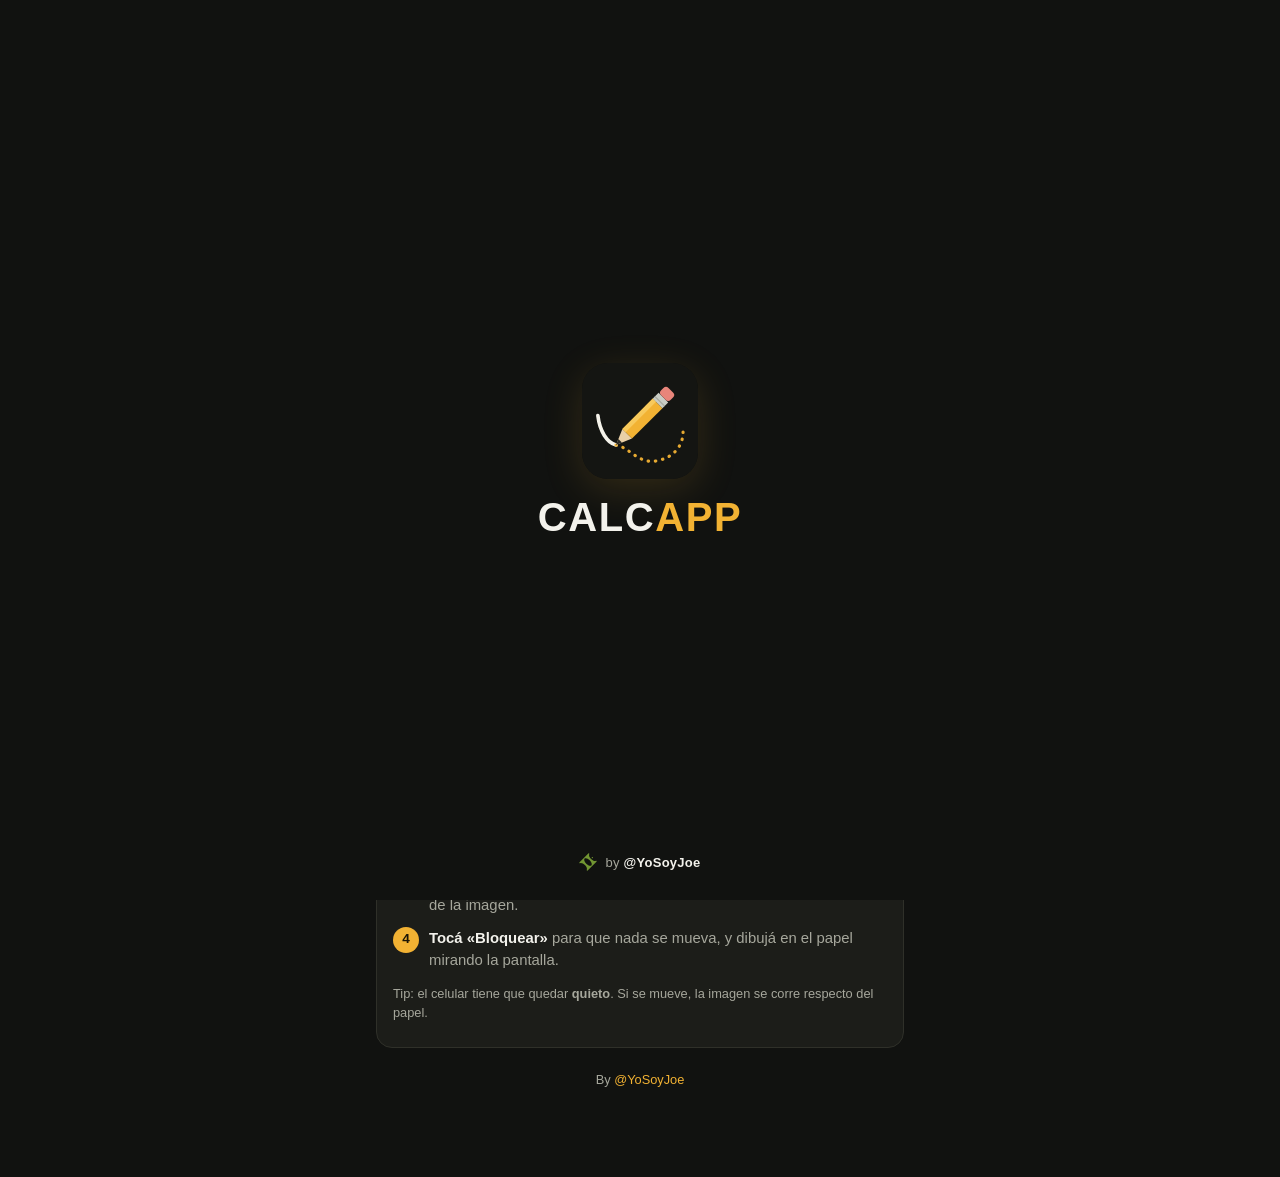
==== index.html @ 048e14cf "Add files via upload" ====
<!DOCTYPE html>
<html lang="es">
<head>
  <meta charset="UTF-8">
  <meta name="viewport" content="width=device-width, initial-scale=1.0, maximum-scale=1.0, user-scalable=no, viewport-fit=cover">
  <title>Calcapp — Calcá cualquier imagen con la cámara</title>
  <meta name="description" content="Calcá cualquier imagen sobre papel usando la cámara de tu celular. Gratis, sin registro y sin instalar nada.">
  <meta name="theme-color" content="#111210">
  <meta name="apple-mobile-web-app-capable" content="yes">
  <meta name="mobile-web-app-capable" content="yes">
  <meta name="apple-mobile-web-app-status-bar-style" content="black-translucent">
  <meta name="apple-mobile-web-app-title" content="Calcapp">
  <meta property="og:title" content="Calcapp — Calcá cualquier imagen con la cámara">
  <meta property="og:description" content="Cargá una imagen, bajale la opacidad y dibujala sobre papel mirando la cámara de tu celular.">
  <meta property="og:image" content="/icons/icon-512.png">
  <link rel="icon" type="image/svg+xml" href="/icons/icon.svg">
  <link rel="apple-touch-icon" href="/icons/apple-touch-icon.png">
  <link rel="manifest" href="/manifest.webmanifest">
  <link rel="stylesheet" href="/styles.css">
</head>
<body>

<!-- ===== Pantalla de carga ===== -->
<div id="splash" aria-hidden="true">
  <img class="splash-icon" src="/icons/icon.svg" alt="">
  <div class="wordmark splash-wordmark">CALC<span>APP</span></div>
  <div class="splash-by">
    <svg viewBox="0 0 1111.08 1111.08" class="yosoyjoe-mark" aria-hidden="true"><path d="M745.86,365.22c-103.19-103.19-150.06-227.68-115.82-295.39,7.24-14.32,6.31-30.16-3.46-39.93l-1.74-1.74c-12.69-12.69-35.15-10.8-50.18,4.22L32.39,574.66c-15.02,15.02-16.91,37.49-4.22,50.18l1.74,1.74c9.77,9.77,25.61,10.7,39.93,3.46,67.71-34.24,192.2,12.63,295.39,115.82,103.19,103.19,150.06,227.68,115.82,295.39-7.24,14.32-6.31,30.16,3.46,39.93l1.74,1.74c12.69,12.69,35.15,10.8,50.18-4.22l542.27-542.27c15.02-15.02,16.91-37.49,4.22-50.18l-1.74-1.74c-9.77-9.77-25.61-10.7-39.93-3.46-67.71,34.24-192.2-12.63-295.39-115.82ZM764.1,764.1c-59.66,59.66-201.39,14.64-316.58-100.54-115.18-115.18-160.2-256.92-100.54-316.58,59.66-59.66,201.39-14.64,316.58,100.54,115.18,115.18,160.2,256.92,100.54,316.58Z"/><ellipse cx="823.01" cy="288.06" rx="43.65" ry="36.87" transform="translate(37.36 666.33) rotate(-45)"/></svg>
    <span>by <strong>@YoSoyJoe</strong></span>
  </div>
</div>

<!-- ===== Inicio ===== -->
<main id="home" class="screen">
  <header class="topbar">
    <button class="icon-btn" id="btn-install" aria-label="Instalar en tu celular" title="Instalar en tu celular">
      <svg viewBox="0 0 24 24"><path d="M21 15v4a2 2 0 0 1-2 2H5a2 2 0 0 1-2-2v-4"/><polyline points="7 10 12 15 17 10"/><line x1="12" y1="15" x2="12" y2="3"/></svg>
    </button>
    <a class="wordmark" href="#/" aria-label="Calcapp, inicio">CALC<span>APP</span></a>
    <button class="icon-btn" id="btn-help-top" aria-label="Cómo se usa" title="Cómo se usa">
      <svg viewBox="0 0 24 24"><circle cx="12" cy="12" r="10"/><path d="M9.09 9a3 3 0 0 1 5.83 1c0 2-3 3-3 3"/><line x1="12" y1="17" x2="12.01" y2="17"/></svg>
    </button>
  </header>

  <section class="hero">
    <img class="hero-icon" src="/icons/icon.svg" alt="" width="96" height="96">
    <h1>¡Bienvenido/a a <span class="accent">Calcapp</span>!</h1>
    <p class="lead">Calcá cualquier imagen sobre papel usando la cámara de tu celular: cargá una foto, bajale la opacidad y dibujá siguiendo las líneas que ves en la pantalla.</p>
  </section>

  <section class="features">
    <div class="feature">Cargá una imagen de tu galería o sacale una foto a lo que quieras dibujar.</div>
    <div class="feature">Ajustá opacidad, tamaño, posición y rotación con los dedos, y bloqueala para que no se mueva.</div>
    <div class="feature"><strong>Modo boceto:</strong> convierte la foto en líneas para que sea mucho más fácil de calcar.</div>
  </section>

  <section class="cta">
    <button class="btn btn-primary" id="btn-pick">
      <svg viewBox="0 0 24 24"><rect x="3" y="3" width="18" height="18" rx="2"/><circle cx="9" cy="9" r="2"/><path d="m21 15-5-5L5 21"/></svg>
      Elegir imagen
    </button>
    <button class="btn btn-ghost" id="btn-resume" hidden>Seguir con la última imagen</button>
    <button class="btn btn-ghost" id="btn-sample">Probar con un dibujo de ejemplo</button>
  </section>

  <section class="howto" id="howto">
    <h2>¿Cómo se usa?</h2>
    <ol class="steps">
      <li><strong>Apoyá el celular</strong> sobre un vaso, una pila de libros o un trípode, a unos 20–30 cm del papel, con la cámara mirando hacia abajo.</li>
      <li><strong>Cargá tu imagen</strong> y acomodala con los dedos: arrastrá para moverla, pellizcá para agrandarla y girá con dos dedos.</li>
      <li><strong>Bajale la opacidad</strong> hasta que veas bien el papel y tu lápiz a través de la imagen.</li>
      <li><strong>Tocá «Bloquear»</strong> para que nada se mueva, y dibujá en el papel mirando la pantalla.</li>
    </ol>
    <p class="hint">Tip: el celular tiene que quedar <strong>quieto</strong>. Si se mueve, la imagen se corre respecto del papel.</p>
  </section>

  <footer class="hint by">By <a href="https://yosoyjoe.vercel.app/" target="_blank" rel="noopener noreferrer">@YoSoyJoe</a></footer>

  <nav class="bottom-nav" aria-label="Navegación">
    <div class="bottom-nav-inner">
      <button class="active" data-nav="home">
        <svg viewBox="0 0 24 24"><path d="M3 10.5 12 3l9 7.5V20a1 1 0 0 1-1 1h-5v-6H9v6H4a1 1 0 0 1-1-1z"/></svg>Inicio
      </button>
      <button data-nav="pick">
        <svg viewBox="0 0 24 24"><rect x="3" y="3" width="18" height="18" rx="2"/><circle cx="9" cy="9" r="2"/><path d="m21 15-5-5L5 21"/></svg>Imagen
      </button>
      <button data-nav="trace">
        <svg viewBox="0 0 24 24"><path d="M17 3a2.85 2.83 0 1 1 4 4L7.5 20.5 2 22l1.5-5.5Z"/></svg>Calcar
      </button>
      <button data-nav="help">
        <svg viewBox="0 0 24 24"><circle cx="12" cy="12" r="10"/><path d="M9.09 9a3 3 0 0 1 5.83 1c0 2-3 3-3 3"/><line x1="12" y1="17" x2="12.01" y2="17"/></svg>Ayuda
      </button>
    </div>
  </nav>
</main>

<!-- ===== Calcar ===== -->
<section id="trace" class="screen" hidden>
  <video id="cam" playsinline muted autoplay></video>
  <div id="paper" hidden></div>
  <div id="stage">
    <canvas id="overlay"></canvas>
  </div>
  <div id="grid" hidden></div>

  <div id="cam-error" class="cam-error" hidden>
    <svg viewBox="0 0 24 24" class="big-icon"><path d="M14.5 4h-5L7 7H4a2 2 0 0 0-2 2v9a2 2 0 0 0 2 2h16a2 2 0 0 0 2-2V9a2 2 0 0 0-2-2h-3l-2.5-3z"/><circle cx="12" cy="13" r="3"/><line x1="2" y1="2" x2="22" y2="22"/></svg>
    <h3>No pudimos abrir la cámara</h3>
    <p id="cam-error-msg">Revisá que le hayas dado permiso al navegador para usar la cámara.</p>
    <div class="row">
      <button class="btn btn-primary" id="btn-cam-retry">Reintentar</button>
      <button class="btn btn-ghost" id="btn-cam-paper">Usar sin cámara</button>
    </div>
  </div>

  <div class="trace-top ui">
    <button class="icon-btn glass" id="btn-back" aria-label="Volver al inicio">
      <svg viewBox="0 0 24 24"><line x1="19" y1="12" x2="5" y2="12"/><polyline points="12 19 5 12 12 5"/></svg>
    </button>
    <span class="wordmark small">CALC<span>APP</span></span>
    <div class="top-right">
      <button class="icon-btn glass" id="btn-torch" aria-label="Linterna" title="Linterna" hidden>
        <svg viewBox="0 0 24 24"><path d="M18 6c0 2-2 2-2 4v10a2 2 0 0 1-2 2h-4a2 2 0 0 1-2-2V10c0-2-2-2-2-4V2h12z"/><line x1="6" y1="6" x2="18" y2="6"/><line x1="12" y1="12" x2="12" y2="12"/></svg>
      </button>
    </div>
  </div>

  <div id="toast" class="toast" role="status" aria-live="polite"></div>
  <div id="busy" class="busy" hidden><span class="spinner"></span>Generando boceto…</div>

  <div class="trace-bottom ui">
    <div class="opacity-row glass">
      <svg viewBox="0 0 24 24" class="op-icon"><circle cx="12" cy="12" r="9" stroke-dasharray="2 3"/></svg>
      <input type="range" id="opacity" min="0" max="100" value="50" aria-label="Opacidad de la imagen">
      <output id="opacity-val">50%</output>
    </div>
    <nav class="bottom-nav dock" aria-label="Herramientas">
      <div class="bottom-nav-inner">
        <button id="tool-image">
          <svg viewBox="0 0 24 24"><rect x="3" y="3" width="18" height="18" rx="2"/><circle cx="9" cy="9" r="2"/><path d="m21 15-5-5L5 21"/></svg>Imagen
        </button>
        <button id="tool-sketch" aria-pressed="false">
          <svg viewBox="0 0 24 24"><path d="M17 3a2.85 2.83 0 1 1 4 4L7.5 20.5 2 22l1.5-5.5Z"/></svg>Boceto
        </button>
        <button id="tool-more">
          <svg viewBox="0 0 24 24"><path d="M4 21v-7M4 10V3M12 21v-9M12 8V3M20 21v-5M20 12V3M1 14h6M9 8h6M17 16h6"/></svg>Ajustes
        </button>
        <button id="tool-lock">
          <svg viewBox="0 0 24 24"><rect x="3" y="11" width="18" height="11" rx="2"/><path d="M7 11V7a5 5 0 0 1 10 0v4"/></svg>Bloquear
        </button>
      </div>
    </nav>
  </div>

  <!-- Indicador de bloqueo -->
  <button id="unlock" class="unlock" hidden aria-label="Mantené apretado para desbloquear">
    <svg class="ring" viewBox="0 0 48 48"><circle cx="24" cy="24" r="21"/></svg>
    <svg viewBox="0 0 24 24" class="lock-ico"><rect x="3" y="11" width="18" height="11" rx="2"/><path d="M7 11V7a5 5 0 0 1 10 0v4"/></svg>
    <span>Mantené para desbloquear</span>
  </button>

  <!-- Hoja de ajustes -->
  <div id="sheet" class="sheet" hidden>
    <div class="sheet-card">
      <div class="sheet-head">
        <h3>Ajustes</h3>
        <button class="icon-btn" id="sheet-close" aria-label="Cerrar"><svg viewBox="0 0 24 24"><path d="M18 6 6 18M6 6l12 12"/></svg></button>
      </div>

      <div class="sheet-grid">
        <button class="chip" id="opt-flip" aria-pressed="false">
          <svg viewBox="0 0 24 24"><path d="M8 3H5a2 2 0 0 0-2 2v14c0 1.1.9 2 2 2h3M16 3h3a2 2 0 0 1 2 2v14a2 2 0 0 1-2 2h-3M12 20v2M12 14v2M12 8v2M12 2v2"/></svg>Espejar
        </button>
        <button class="chip" id="opt-grid" aria-pressed="false">
          <svg viewBox="0 0 24 24"><rect x="3" y="3" width="18" height="18" rx="2"/><path d="M3 9h18M3 15h18M9 3v18M15 3v18"/></svg>Grilla
        </button>
        <button class="chip" id="opt-center">
          <svg viewBox="0 0 24 24"><path d="M8 3H5a2 2 0 0 0-2 2v3m18 0V5a2 2 0 0 0-2-2h-3m0 18h3a2 2 0 0 0 2-2v-3M3 16v3a2 2 0 0 0 2 2h3"/></svg>Centrar
        </button>
        <button class="chip" id="opt-rotate" aria-pressed="true">
          <svg viewBox="0 0 24 24"><path d="M21 12a9 9 0 1 1-3-6.7L21 8"/><path d="M21 3v5h-5"/></svg>Rotar
        </button>
        <button class="chip" id="opt-paper" aria-pressed="false">
          <svg viewBox="0 0 24 24"><path d="M14.5 4h-5L7 7H4a2 2 0 0 0-2 2v9a2 2 0 0 0 2 2h16a2 2 0 0 0 2-2V9a2 2 0 0 0-2-2h-3l-2.5-3z"/><circle cx="12" cy="13" r="3"/><line x1="2" y1="2" x2="22" y2="22"/></svg>Sin cámara
        </button>
        <button class="chip" id="opt-switch" hidden>
          <svg viewBox="0 0 24 24"><path d="M14.5 4h-5L7 7H4a2 2 0 0 0-2 2v9a2 2 0 0 0 2 2h16a2 2 0 0 0 2-2V9a2 2 0 0 0-2-2h-3l-2.5-3z"/><path d="M9 13h6M13 11l2 2-2 2"/></svg>Cambiar cámara
        </button>
      </div>

      <div class="sheet-section" id="sketch-settings">
        <div class="sheet-label">Boceto <span class="muted">(se activa con el botón «Boceto»)</span></div>
        <label class="slider-row">Intensidad de línea
          <input type="range" id="sketch-strength" min="0" max="100" value="45">
        </label>
        <label class="slider-row">Detalle
          <input type="range" id="sketch-detail" min="0" max="100" value="50">
        </label>
        <div class="swatches" role="radiogroup" aria-label="Color de la línea">
          <span class="muted">Color:</span>
          <button class="swatch" data-color="#111111" style="--c:#111111" aria-label="Negro" aria-checked="true" role="radio"></button>
          <button class="swatch" data-color="#d62828" style="--c:#d62828" aria-label="Rojo" aria-checked="false" role="radio"></button>
          <button class="swatch" data-color="#1d4ed8" style="--c:#1d4ed8" aria-label="Azul" aria-checked="false" role="radio"></button>
          <button class="swatch" data-color="#ffffff" style="--c:#ffffff" aria-label="Blanco" aria-checked="false" role="radio"></button>
        </div>
        <p class="hint">Tip: usá rojo o azul para distinguir la guía de lo que vas dibujando con el lápiz.</p>
      </div>
    </div>
  </div>
</section>

<input type="file" id="file" accept="image/*" hidden>
<div id="modal-root"></div>

<script src="/app.js"></script>
</body>
</html>
---- styles.css ----
/* =========================================================
   Calcapp — by @YoSoyJoe
   ========================================================= */
:root {
  --bg: #111210;
  --bg-alt: #161714;
  --surface: #1c1d19;
  --surface-2: #25261f;
  --border: #2f3029;
  --text: #f3f2ec;
  --text-muted: #a6a79c;
  --accent: #f2b233;
  --accent-soft: #e09a1c;
  --accent-2: #e8857a;
  --accent-ink: #1a1405;
  --brand-joe: #729632;
  --radius: 16px;
  --nav-h: 64px;
  --safe-top: env(safe-area-inset-top, 0px);
  --safe-bottom: env(safe-area-inset-bottom, 0px);
  --font: Inter, -apple-system, BlinkMacSystemFont, "Segoe UI", Roboto, Helvetica, Arial, sans-serif;
  --font-display: "Avenir Next Condensed", "Roboto Condensed", "Arial Narrow", sans-serif-condensed, var(--font);
}

* { box-sizing: border-box; }
[hidden] { display: none !important; }

html, body { margin: 0; padding: 0; }
body {
  background: var(--bg);
  color: var(--text);
  font-family: var(--font);
  font-size: 16px;
  line-height: 1.5;
  -webkit-font-smoothing: antialiased;
  -webkit-tap-highlight-color: transparent;
  -webkit-text-size-adjust: 100%;
  overscroll-behavior: none;
}

a { color: var(--accent); text-decoration: none; }
button { font: inherit; color: inherit; cursor: pointer; touch-action: manipulation; }

svg { width: 20px; height: 20px; fill: none; stroke: currentColor; stroke-width: 2; stroke-linecap: round; stroke-linejoin: round; flex-shrink: 0; }

.accent { color: var(--accent); }
.muted { color: var(--text-muted); font-weight: 400; }
.hint { color: var(--text-muted); font-size: .8rem; }

/* ---------- Wordmark ---------- */
.wordmark {
  font-family: var(--font-display);
  font-weight: 800;
  font-size: 24px;
  letter-spacing: .04em;
  color: var(--text);
  line-height: 1;
  user-select: none;
}
.wordmark span { color: var(--accent); }
.wordmark.small { font-size: 18px; }

/* ---------- Splash ---------- */
#splash {
  position: fixed; inset: 0; z-index: 1000;
  display: flex; flex-direction: column; align-items: center; justify-content: center; gap: 18px;
  background: var(--bg);
  transition: opacity .45s ease, visibility .45s;
}
#splash.hide { opacity: 0; visibility: hidden; pointer-events: none; }
.splash-icon { width: 116px; height: 116px; border-radius: 26px; animation: pop .7s cubic-bezier(.2,1.4,.4,1) both; box-shadow: 0 10px 40px rgba(242,178,51,.15); }
.splash-wordmark { font-size: 40px; animation: rise .6s .15s ease both; }
.splash-by {
  position: absolute; bottom: calc(28px + var(--safe-bottom));
  display: flex; align-items: center; gap: 8px;
  color: var(--text-muted); font-size: 13px; letter-spacing: .02em;
  animation: rise .6s .35s ease both;
}
.splash-by strong { color: var(--text); font-weight: 600; }
.yosoyjoe-mark { width: 18px; height: 18px; fill: var(--brand-joe); stroke: none; }

@keyframes pop { from { transform: scale(.6) rotate(-8deg); opacity: 0; } to { transform: none; opacity: 1; } }
@keyframes rise { from { transform: translateY(10px); opacity: 0; } to { transform: none; opacity: 1; } }

/* ---------- Home ---------- */
#home {
  max-width: 560px; margin: 0 auto;
  min-height: 100dvh;
  padding: 0 16px calc(var(--nav-h) + var(--safe-bottom) + 24px);
}
.topbar {
  position: sticky; top: 0; z-index: 10;
  display: grid; grid-template-columns: 40px 1fr 40px; align-items: center;
  padding: calc(10px + var(--safe-top)) 0 10px;
  background: linear-gradient(var(--bg) 70%, rgba(17,18,16,0));
}
.topbar .wordmark { justify-self: center; }

.icon-btn {
  width: 40px; height: 40px; border-radius: 50%;
  display: inline-flex; align-items: center; justify-content: center;
  background: var(--surface); border: 1px solid var(--border); color: var(--text);
  padding: 0;
}
.icon-btn:active { transform: scale(.94); }
.icon-btn.on { color: var(--accent-ink); background: var(--accent); border-color: var(--accent); }

.hero { text-align: center; padding: 18px 4px 6px; }
.hero-icon { border-radius: 22px; margin-bottom: 10px; }
.hero h1 { font-size: 1.6rem; line-height: 1.2; margin: 0 0 10px; }
.lead { color: var(--text-muted); margin: 0 auto; max-width: 440px; }

.features { display: grid; gap: 10px; margin: 22px 0; }
.feature {
  background: var(--surface);
  border: 1px solid var(--border);
  border-left: 3px solid var(--accent);
  border-radius: 12px;
  padding: 12px 14px;
  font-size: .93rem;
}

.cta { display: grid; gap: 10px; margin: 8px 0 28px; }
.btn {
  display: inline-flex; align-items: center; justify-content: center; gap: 10px;
  border-radius: 999px; padding: 14px 22px;
  font-weight: 700; font-size: 1rem;
  border: 1px solid transparent;
}
.btn:active { transform: scale(.98); }
.btn-primary { background: linear-gradient(135deg, #f6c14d, var(--accent-soft)); color: var(--accent-ink); }
.btn-ghost { background: transparent; color: var(--text); border-color: var(--border); }
.btn-ghost:active { background: var(--surface); }

.howto {
  background: var(--surface); border: 1px solid var(--border); border-radius: var(--radius);
  padding: 16px 16px 12px;
}
.howto h2 { font-size: 1.1rem; margin: 0 0 10px; }
.steps { list-style: none; padding: 0; margin: 0 0 8px; counter-reset: s; display: grid; gap: 10px; }
.steps li { counter-increment: s; position: relative; padding-left: 36px; font-size: .93rem; color: var(--text-muted); }
.steps li strong { color: var(--text); }
.steps li::before {
  content: counter(s);
  position: absolute; left: 0; top: 0;
  width: 26px; height: 26px; border-radius: 50%;
  display: flex; align-items: center; justify-content: center;
  background: var(--accent); color: var(--accent-ink); font-weight: 800; font-size: .85rem;
}

.by { text-align: center; margin: 22px 0 0; }

/* ---------- Bottom nav ---------- */
.bottom-nav {
  position: fixed; left: 0; right: 0; bottom: 0; z-index: 20;
  background: rgba(17,18,16,.92);
  -webkit-backdrop-filter: blur(12px); backdrop-filter: blur(12px);
  border-top: 1px solid var(--border);
  padding-bottom: var(--safe-bottom);
}
.bottom-nav-inner { max-width: 560px; margin: 0 auto; display: flex; justify-content: space-around; height: var(--nav-h); }
.bottom-nav button {
  flex: 1; background: none; border: 0;
  display: flex; flex-direction: column; align-items: center; justify-content: center; gap: 4px;
  font-size: 11px; font-weight: 600; color: var(--text-muted);
}
.bottom-nav button svg { width: 22px; height: 22px; }
.bottom-nav button.active,
.bottom-nav button[aria-pressed="true"] { color: var(--accent); }

/* ---------- Trace screen ---------- */
body.tracing { overflow: hidden; background: #000; }
#trace {
  position: fixed; inset: 0;
  background: #000;
  overflow: hidden;   /* fallback */
  overflow: clip;     /* recorta sin crear un área desplazable */
  touch-action: none;
  user-select: none; -webkit-user-select: none; -webkit-touch-callout: none;
}
#cam { position: absolute; inset: 0; width: 100%; height: 100%; object-fit: cover; background: #000; }
#cam.mirror { transform: scaleX(-1); }
#paper { position: absolute; inset: 0; background: #fff; }
/* contain: paint recorta la imagen agrandada sin que el contenedor pueda scrollear */
#stage { position: absolute; inset: 0; contain: paint; }
#overlay {
  position: absolute; left: 50%; top: 50%;
  transform-origin: 50% 50%;
  will-change: transform, opacity;
  pointer-events: none;
}
#grid {
  position: absolute; inset: 0; pointer-events: none;
  background-image:
    linear-gradient(to right, rgba(242,178,51,.55) 1px, transparent 1px),
    linear-gradient(to bottom, rgba(242,178,51,.55) 1px, transparent 1px);
  background-size: 60px 60px;
  background-position: center center;
}

.glass {
  background: rgba(20,20,18,.62);
  -webkit-backdrop-filter: blur(12px); backdrop-filter: blur(12px);
  border: 1px solid rgba(255,255,255,.12);
}
.ui { transition: opacity .3s ease, transform .3s ease; }
body.locked .ui { opacity: 0; pointer-events: none; }
body.locked .trace-bottom { transform: translateY(20px); }

.trace-top {
  position: absolute; top: 0; left: 0; right: 0; z-index: 5;
  display: grid; grid-template-columns: 1fr auto 1fr; align-items: center;
  padding: calc(10px + var(--safe-top)) 12px 18px;
  background: linear-gradient(rgba(0,0,0,.5), rgba(0,0,0,0));
  pointer-events: none;
}
.trace-top > * { pointer-events: auto; }
.trace-top .wordmark { text-shadow: 0 1px 6px rgba(0,0,0,.5); }
.top-right { justify-self: end; display: flex; gap: 8px; }
.icon-btn.glass { background: rgba(20,20,18,.62); color: #fff; }
.icon-btn.glass.on { background: var(--accent); color: var(--accent-ink); }

.trace-bottom { position: absolute; left: 0; right: 0; bottom: 0; z-index: 5; }
.opacity-row {
  display: flex; align-items: center; gap: 12px;
  margin: 0 auto 10px; width: calc(100% - 24px); max-width: 520px;
  padding: 10px 16px; border-radius: 999px; color: #fff;
}
.opacity-row output { min-width: 42px; text-align: right; font-variant-numeric: tabular-nums; font-weight: 700; font-size: .9rem; }
.op-icon { opacity: .9; }
.dock { position: static; background: rgba(17,18,16,.88); }

/* range */
input[type=range] {
  -webkit-appearance: none; appearance: none;
  width: 100%; height: 28px; background: transparent; margin: 0;
  --p: 50%;
}
input[type=range]::-webkit-slider-runnable-track {
  height: 6px; border-radius: 99px;
  background: linear-gradient(to right, var(--accent) var(--p), rgba(255,255,255,.22) var(--p));
}
input[type=range]::-webkit-slider-thumb {
  -webkit-appearance: none; appearance: none;
  width: 24px; height: 24px; border-radius: 50%; margin-top: -9px;
  background: #fff; border: 3px solid var(--accent); box-shadow: 0 2px 8px rgba(0,0,0,.35);
}
input[type=range]::-moz-range-track { height: 6px; border-radius: 99px; background: rgba(255,255,255,.22); }
input[type=range]::-moz-range-progress { height: 6px; border-radius: 99px; background: var(--accent); }
input[type=range]::-moz-range-thumb { width: 18px; height: 18px; border-radius: 50%; background: #fff; border: 3px solid var(--accent); }

/* toast + busy */
.toast {
  position: absolute; left: 50%; top: calc(72px + var(--safe-top)); z-index: 8;
  transform: translate(-50%, -8px);
  max-width: calc(100% - 32px); width: max-content;
  padding: 10px 16px; border-radius: 14px;
  background: rgba(20,20,18,.86); color: #fff; font-size: .88rem; text-align: center;
  border: 1px solid rgba(255,255,255,.12);
  opacity: 0; pointer-events: none; transition: opacity .25s, transform .25s;
}
.toast.show { opacity: 1; transform: translate(-50%, 0); }
.busy {
  position: absolute; left: 50%; top: 50%; z-index: 8; transform: translate(-50%,-50%);
  display: flex; align-items: center; gap: 10px;
  padding: 12px 18px; border-radius: 999px; background: rgba(20,20,18,.86); color: #fff; font-size: .9rem;
}
.spinner { width: 18px; height: 18px; border-radius: 50%; border: 2.5px solid rgba(255,255,255,.25); border-top-color: var(--accent); animation: spin .8s linear infinite; }
@keyframes spin { to { transform: rotate(360deg); } }

/* camera error */
.cam-error {
  position: absolute; left: 50%; top: 50%; z-index: 6; transform: translate(-50%,-50%);
  width: calc(100% - 32px); max-width: 380px;
  background: var(--surface); border: 1px solid var(--border); border-radius: 18px;
  padding: 22px; text-align: center;
}
.cam-error h3 { margin: 8px 0 6px; }
.cam-error p { color: var(--text-muted); font-size: .9rem; margin: 0 0 16px; }
.cam-error .row { display: grid; gap: 8px; }
.big-icon { width: 40px; height: 40px; color: var(--accent); }

/* unlock pill */
.unlock {
  position: absolute; left: 50%; bottom: calc(22px + var(--safe-bottom)); z-index: 7;
  transform: translateX(-50%);
  display: flex; align-items: center; gap: 10px;
  padding: 8px 16px 8px 8px; border-radius: 999px;
  background: rgba(20,20,18,.7); color: #fff; border: 1px solid rgba(255,255,255,.14);
  -webkit-backdrop-filter: blur(10px); backdrop-filter: blur(10px);
  font-size: .82rem; font-weight: 600;
  transition: opacity .4s;
  touch-action: none;
}
.unlock.dim { opacity: .35; }
.unlock .ring { position: absolute; left: 8px; width: 40px; height: 40px; transform: rotate(-90deg); }
.unlock .ring circle { stroke: var(--accent); stroke-width: 3; stroke-dasharray: 132; stroke-dashoffset: 132; transition: stroke-dashoffset .15s linear; }
.unlock.holding .ring circle { stroke-dashoffset: 0; transition: stroke-dashoffset .7s linear; }
.unlock .lock-ico { width: 40px; height: 40px; padding: 10px; border-radius: 50%; background: rgba(255,255,255,.08); }

/* sheet */
.sheet {
  position: absolute; inset: 0; z-index: 9;
  background: rgba(0,0,0,.35);
  display: flex; align-items: flex-end; justify-content: center;
}
.sheet-card {
  width: 100%; max-width: 560px;
  background: var(--surface); border: 1px solid var(--border); border-bottom: 0;
  border-radius: 22px 22px 0 0;
  padding: 14px 16px calc(18px + var(--safe-bottom));
  animation: up .25s ease both;
  max-height: 80dvh; overflow-y: auto;
}
@keyframes up { from { transform: translateY(40px); opacity: 0; } to { transform: none; opacity: 1; } }
.sheet-head { display: flex; align-items: center; justify-content: space-between; margin-bottom: 12px; }
.sheet-head h3 { margin: 0; font-size: 1.1rem; }
.sheet-grid { display: grid; grid-template-columns: repeat(3, 1fr); gap: 8px; }
.chip {
  display: flex; flex-direction: column; align-items: center; gap: 6px;
  padding: 12px 6px; border-radius: 14px;
  background: var(--surface-2); border: 1px solid var(--border);
  font-size: .78rem; font-weight: 600; color: var(--text);
}
.chip[aria-pressed="true"] { border-color: var(--accent); color: var(--accent); background: rgba(242,178,51,.08); }
.chip:active { transform: scale(.97); }
.sheet-section { margin-top: 16px; padding-top: 14px; border-top: 1px solid var(--border); }
.sheet-label { font-weight: 700; margin-bottom: 8px; font-size: .95rem; }
.slider-row { display: grid; gap: 2px; font-size: .85rem; color: var(--text-muted); margin-bottom: 8px; }
.swatches { display: flex; align-items: center; gap: 10px; margin: 6px 0 4px; font-size: .85rem; }
.swatch { width: 30px; height: 30px; border-radius: 50%; background: var(--c); border: 2px solid rgba(255,255,255,.25); padding: 0; }
.swatch[aria-checked="true"] { outline: 3px solid var(--accent); outline-offset: 2px; }

/* modal (install / help) */
.modal-backdrop {
  position: fixed; inset: 0; z-index: 50;
  background: rgba(0,0,0,.6);
  display: flex; align-items: center; justify-content: center;
  padding: 16px;
  animation: fade .2s ease both;
}
@keyframes fade { from { opacity: 0; } to { opacity: 1; } }
.modal {
  position: relative;
  width: 100%; max-width: 420px; max-height: 86dvh; overflow-y: auto;
  background: var(--surface); border: 1px solid var(--border); border-radius: 18px;
  padding: 22px 20px 18px;
  animation: rise .25s ease both;
}
.modal .close { position: absolute; top: 12px; right: 12px; }
.modal .modal-icon { width: 64px; height: 64px; border-radius: 14px; display: block; margin: 0 auto 8px; }
.modal h3 { margin: 4px 0 8px; font-size: 1.15rem; }
.modal p, .modal li { color: var(--text-muted); font-size: .92rem; }
.modal strong { color: var(--text); }
.modal ul { padding-left: 18px; margin: 6px 0; }
.modal li { margin-bottom: 6px; }
.modal .btn { width: 100%; margin-top: 8px; }
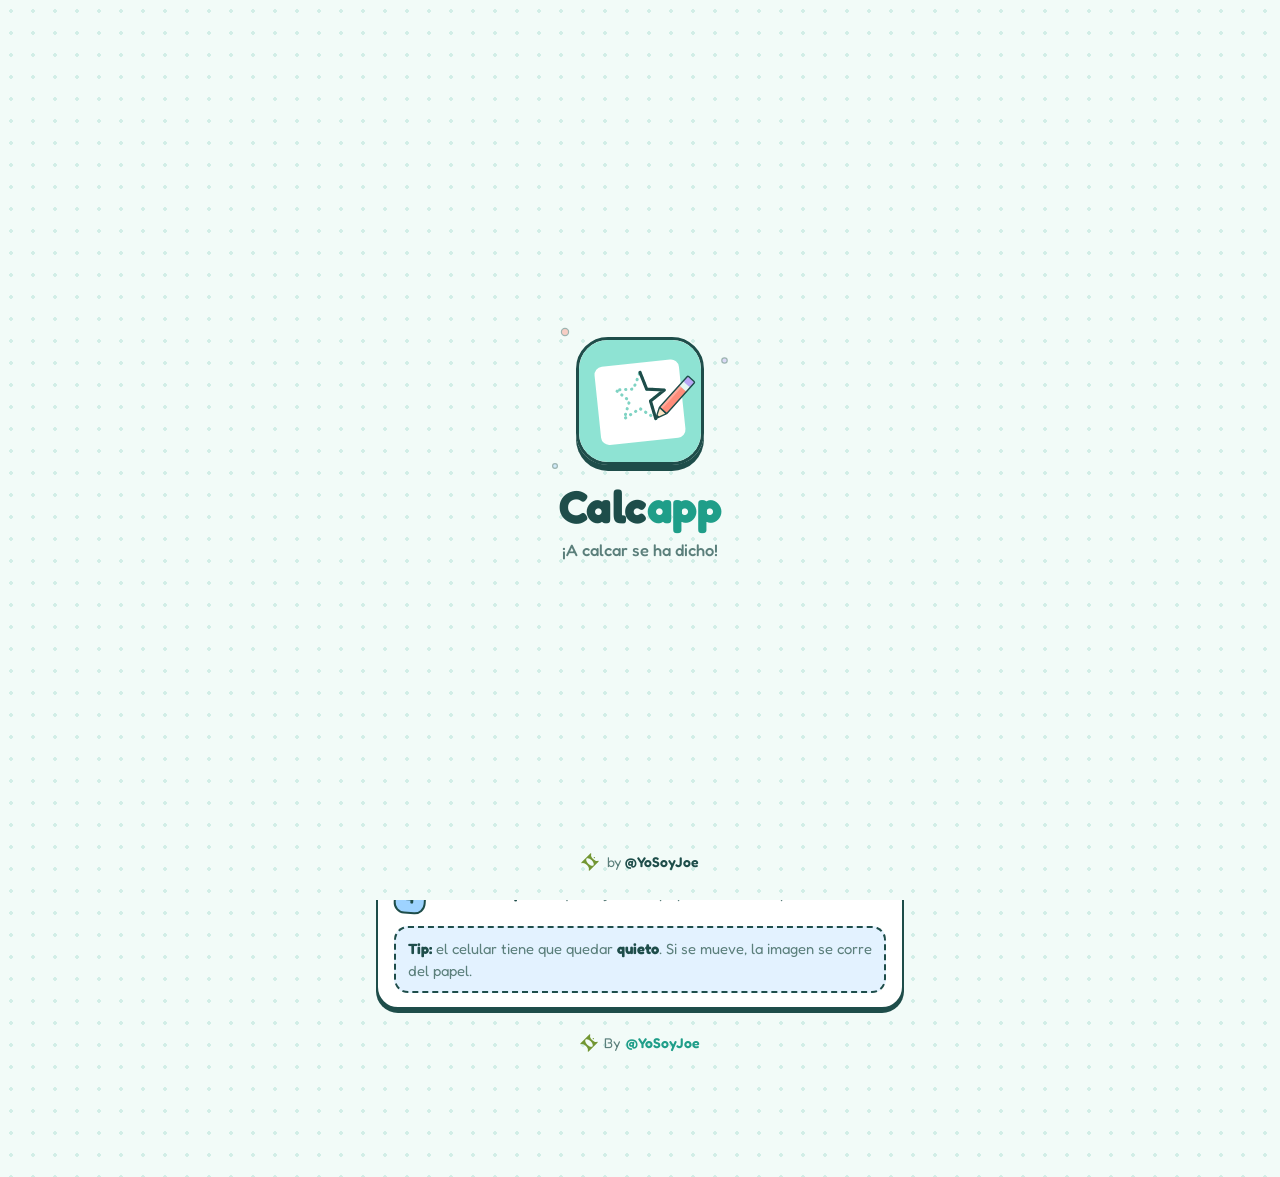
==== commit 7aa593dc: "Add files via upload" ====
--- a/index.html
+++ b/index.html
@@ -5,10 +5,10 @@
   <meta name="viewport" content="width=device-width, initial-scale=1.0, maximum-scale=1.0, user-scalable=no, viewport-fit=cover">
   <title>Calcapp — Calcá cualquier imagen con la cámara</title>
   <meta name="description" content="Calcá cualquier imagen sobre papel usando la cámara de tu celular. Gratis, sin registro y sin instalar nada.">
-  <meta name="theme-color" content="#111210">
+  <meta name="theme-color" content="#F2FBF8">
   <meta name="apple-mobile-web-app-capable" content="yes">
   <meta name="mobile-web-app-capable" content="yes">
-  <meta name="apple-mobile-web-app-status-bar-style" content="black-translucent">
+  <meta name="apple-mobile-web-app-status-bar-style" content="default">
   <meta name="apple-mobile-web-app-title" content="Calcapp">
   <meta property="og:title" content="Calcapp — Calcá cualquier imagen con la cámara">
   <meta property="og:description" content="Cargá una imagen, bajale la opacidad y dibujala sobre papel mirando la cámara de tu celular.">
@@ -16,14 +16,28 @@
   <link rel="icon" type="image/svg+xml" href="/icons/icon.svg">
   <link rel="apple-touch-icon" href="/icons/apple-touch-icon.png">
   <link rel="manifest" href="/manifest.webmanifest">
+  <link rel="preload" href="/fonts/fredoka.woff2" as="font" type="font/woff2" crossorigin>
   <link rel="stylesheet" href="/styles.css">
+  <script>
+    // Marcar si corre como app instalada antes de pintar (así el botón Instalar no "parpadea")
+    (function () {
+      var sa = (window.matchMedia && (matchMedia('(display-mode: standalone)').matches || matchMedia('(display-mode: fullscreen)').matches || matchMedia('(display-mode: minimal-ui)').matches)) || navigator.standalone === true;
+      var inst = false; try { inst = localStorage.getItem('calcapp:installed') === 'true'; } catch (e) {}
+      if (sa) document.documentElement.classList.add('is-app');
+      if (inst) document.documentElement.classList.add('is-installed');
+    })();
+  </script>
 </head>
 <body>
 
 <!-- ===== Pantalla de carga ===== -->
 <div id="splash" aria-hidden="true">
-  <img class="splash-icon" src="/icons/icon.svg" alt="">
-  <div class="wordmark splash-wordmark">CALC<span>APP</span></div>
+  <div class="splash-bubble">
+    <img class="splash-icon" src="/icons/icon.svg" alt="">
+    <span class="spark s1"></span><span class="spark s2"></span><span class="spark s3"></span>
+  </div>
+  <div class="wordmark splash-wordmark">Calc<span>app</span></div>
+  <div class="splash-tag">¡A calcar se ha dicho!</div>
   <div class="splash-by">
     <svg viewBox="0 0 1111.08 1111.08" class="yosoyjoe-mark" aria-hidden="true"><path d="M745.86,365.22c-103.19-103.19-150.06-227.68-115.82-295.39,7.24-14.32,6.31-30.16-3.46-39.93l-1.74-1.74c-12.69-12.69-35.15-10.8-50.18,4.22L32.39,574.66c-15.02,15.02-16.91,37.49-4.22,50.18l1.74,1.74c9.77,9.77,25.61,10.7,39.93,3.46,67.71-34.24,192.2,12.63,295.39,115.82,103.19,103.19,150.06,227.68,115.82,295.39-7.24,14.32-6.31,30.16,3.46,39.93l1.74,1.74c12.69,12.69,35.15,10.8,50.18-4.22l542.27-542.27c15.02-15.02,16.91-37.49,4.22-50.18l-1.74-1.74c-9.77-9.77-25.61-10.7-39.93-3.46-67.71,34.24-192.2-12.63-295.39-115.82ZM764.1,764.1c-59.66,59.66-201.39,14.64-316.58-100.54-115.18-115.18-160.2-256.92-100.54-316.58,59.66-59.66,201.39-14.64,316.58,100.54,115.18,115.18,160.2,256.92,100.54,316.58Z"/><ellipse cx="823.01" cy="288.06" rx="43.65" ry="36.87" transform="translate(37.36 666.33) rotate(-45)"/></svg>
     <span>by <strong>@YoSoyJoe</strong></span>
@@ -33,62 +47,119 @@
 <!-- ===== Inicio ===== -->
 <main id="home" class="screen">
   <header class="topbar">
-    <button class="icon-btn" id="btn-install" aria-label="Instalar en tu celular" title="Instalar en tu celular">
-      <svg viewBox="0 0 24 24"><path d="M21 15v4a2 2 0 0 1-2 2H5a2 2 0 0 1-2-2v-4"/><polyline points="7 10 12 15 17 10"/><line x1="12" y1="15" x2="12" y2="3"/></svg>
+    <a class="brand" href="#/" aria-label="Calcapp, inicio">
+      <img src="/icons/icon.svg" alt="" width="38" height="38">
+      <span class="wordmark">Calc<span>app</span></span>
+    </a>
+    <div class="topbar-actions">
+      <button class="pill-btn web-only" id="btn-install" aria-label="Instalar en tu celular">
+        <svg viewBox="0 0 24 24"><path d="M21 15v4a2 2 0 0 1-2 2H5a2 2 0 0 1-2-2v-4"/><polyline points="7 10 12 15 17 10"/><line x1="12" y1="15" x2="12" y2="3"/></svg>
+        Instalar
+      </button>
+      <button class="round-btn" id="btn-help-top" aria-label="Cómo se usa">
+        <svg viewBox="0 0 24 24"><circle cx="12" cy="12" r="10"/><path d="M9.09 9a3 3 0 0 1 5.83 1c0 2-3 3-3 3"/><line x1="12" y1="17" x2="12.01" y2="17"/></svg>
+      </button>
+    </div>
+  </header>
+
+  <section class="hero card">
+    <div class="hero-art" aria-hidden="true">
+      <!-- Ilustración: celular apoyado en un vaso, apuntando al papel -->
+      <svg viewBox="0 0 320 170" class="illus">
+        <circle cx="40" cy="34" r="5" class="i-spark"/><circle cx="292" cy="26" r="4" class="i-spark"/><circle cx="270" cy="62" r="3" class="i-spark"/>
+        <path d="M60 22 l3 7 7 3 -7 3 -3 7 -3 -7 -7 -3 7 -3z" class="i-star"/>
+        <line x1="10" y1="152" x2="310" y2="152" class="i-table"/>
+        <!-- vaso -->
+        <path d="M46 108 h48 l-3.5 42 h-41 z" class="i-water"/>
+        <path d="M44 82 h52 l-6 70 h-40 z" class="i-glass"/>
+        <path d="M44 108 q13 -5 26 0 t26 0" class="i-wave"/>
+        <path d="M54 92 v10 M54 116 v26" class="i-glass-shine"/>
+        <!-- celular -->
+        <rect x="30" y="64" width="190" height="18" rx="7" class="i-phone"/>
+        <circle cx="196" cy="82" r="3.5" class="i-cam"/>
+        <!-- cono de visión -->
+        <path d="M196 84 L150 148 M196 84 L262 148" class="i-view"/>
+        <!-- papel -->
+        <path d="M128 146 h150 l8 6 h-166 z" class="i-paper"/>
+        <!-- lápiz -->
+        <g transform="translate(226 144) rotate(-62)">
+          <rect x="10" y="-6" width="52" height="12" rx="2" class="i-pencil"/>
+          <polygon points="0,0 10,-6 10,6" class="i-tip"/>
+          <rect x="62" y="-6" width="10" height="12" rx="3" class="i-eraser"/>
+        </g>
+      </svg>
+    </div>
+    <h1>¡Calcá lo que <span class="hl">quieras</span>!</h1>
+    <p class="lead">Cargá una foto, bajale la opacidad y dibujala en el papel siguiendo lo que ves por la cámara de tu celular.</p>
+  </section>
+
+  <section class="tiles" aria-label="Qué podés hacer">
+    <div class="tile t-aqua">
+      <span class="bubble"><svg viewBox="0 0 24 24"><path d="M14.5 4h-5L7 7H4a2 2 0 0 0-2 2v9a2 2 0 0 0 2 2h16a2 2 0 0 0 2-2V9a2 2 0 0 0-2-2h-3l-2.5-3z"/><circle cx="12" cy="13" r="3"/></svg></span>
+      Mirá por la cámara
+    </div>
+    <div class="tile t-lilac">
+      <span class="bubble"><svg viewBox="0 0 24 24"><circle cx="12" cy="12" r="9"/><path d="M12 3a9 9 0 0 1 0 18z" fill="currentColor"/></svg></span>
+      Bajá la opacidad
+    </div>
+    <div class="tile t-coral">
+      <span class="bubble"><svg viewBox="0 0 24 24"><path d="M17 3a2.85 2.83 0 1 1 4 4L7.5 20.5 2 22l1.5-5.5Z"/></svg></span>
+      Pasala a boceto
+    </div>
+  </section>
+
+  <section class="continue card" id="continue" hidden>
+    <canvas id="thumb" width="120" height="120" aria-hidden="true"></canvas>
+    <div class="continue-text">
+      <strong>Tu dibujo te espera</strong>
+      <span>Quedó guardado tal cual lo dejaste.</span>
+      <button class="btn btn-primary btn-sm" id="btn-resume">
+        <svg viewBox="0 0 24 24"><path d="M17 3a2.85 2.83 0 1 1 4 4L7.5 20.5 2 22l1.5-5.5Z"/></svg>
+        Seguir calcando
+      </button>
+    </div>
+  </section>
+
+  <section class="cta">
+    <button class="btn btn-primary btn-big" id="btn-new">
+      <svg viewBox="0 0 24 24"><path d="M12 5v14M5 12h14"/></svg>
+      Nuevo dibujo
     </button>
-    <a class="wordmark" href="#/" aria-label="Calcapp, inicio">CALC<span>APP</span></a>
-    <button class="icon-btn" id="btn-help-top" aria-label="Cómo se usa" title="Cómo se usa">
-      <svg viewBox="0 0 24 24"><circle cx="12" cy="12" r="10"/><path d="M9.09 9a3 3 0 0 1 5.83 1c0 2-3 3-3 3"/><line x1="12" y1="17" x2="12.01" y2="17"/></svg>
+    <button class="btn btn-link" id="btn-sample">
+      <svg viewBox="0 0 24 24"><path d="m12 3 2.6 5.6 6.1.7-4.5 4.2 1.2 6L12 16.6 6.6 19.5l1.2-6L3.3 9.3l6.1-.7z"/></svg>
+      Probar con un dibujo de ejemplo
     </button>
-  </header>
-
-  <section class="hero">
-    <img class="hero-icon" src="/icons/icon.svg" alt="" width="96" height="96">
-    <h1>¡Bienvenido/a a <span class="accent">Calcapp</span>!</h1>
-    <p class="lead">Calcá cualquier imagen sobre papel usando la cámara de tu celular: cargá una foto, bajale la opacidad y dibujá siguiendo las líneas que ves en la pantalla.</p>
-  </section>
-
-  <section class="features">
-    <div class="feature">Cargá una imagen de tu galería o sacale una foto a lo que quieras dibujar.</div>
-    <div class="feature">Ajustá opacidad, tamaño, posición y rotación con los dedos, y bloqueala para que no se mueva.</div>
-    <div class="feature"><strong>Modo boceto:</strong> convierte la foto en líneas para que sea mucho más fácil de calcar.</div>
-  </section>
-
-  <section class="cta">
-    <button class="btn btn-primary" id="btn-pick">
-      <svg viewBox="0 0 24 24"><rect x="3" y="3" width="18" height="18" rx="2"/><circle cx="9" cy="9" r="2"/><path d="m21 15-5-5L5 21"/></svg>
-      Elegir imagen
-    </button>
-    <button class="btn btn-ghost" id="btn-resume" hidden>Seguir con la última imagen</button>
-    <button class="btn btn-ghost" id="btn-sample">Probar con un dibujo de ejemplo</button>
-  </section>
-
-  <section class="howto" id="howto">
+  </section>
+
+  <section class="howto card" id="howto">
     <h2>¿Cómo se usa?</h2>
     <ol class="steps">
-      <li><strong>Apoyá el celular</strong> sobre un vaso, una pila de libros o un trípode, a unos 20–30 cm del papel, con la cámara mirando hacia abajo.</li>
-      <li><strong>Cargá tu imagen</strong> y acomodala con los dedos: arrastrá para moverla, pellizcá para agrandarla y girá con dos dedos.</li>
-      <li><strong>Bajale la opacidad</strong> hasta que veas bien el papel y tu lápiz a través de la imagen.</li>
-      <li><strong>Tocá «Bloquear»</strong> para que nada se mueva, y dibujá en el papel mirando la pantalla.</li>
+      <li><span class="num n1">1</span><div><strong>Apoyá el celular</strong> sobre un vaso, una pila de libros o un trípode, a unos 20–30 cm del papel.</div></li>
+      <li><span class="num n2">2</span><div><strong>Elegí tu imagen</strong> y acomodala: arrastrá para moverla, pellizcá para agrandarla y girala con dos dedos.</div></li>
+      <li><span class="num n3">3</span><div><strong>Bajale la opacidad</strong> hasta ver bien el papel y la punta de tu lápiz.</div></li>
+      <li><span class="num n4">4</span><div><strong>Tocá «Bloquear»</strong> y dibujá en el papel mirando la pantalla.</div></li>
     </ol>
-    <p class="hint">Tip: el celular tiene que quedar <strong>quieto</strong>. Si se mueve, la imagen se corre respecto del papel.</p>
-  </section>
-
-  <footer class="hint by">By <a href="https://yosoyjoe.vercel.app/" target="_blank" rel="noopener noreferrer">@YoSoyJoe</a></footer>
+    <p class="tip"><strong>Tip:</strong> el celular tiene que quedar <strong>quieto</strong>. Si se mueve, la imagen se corre del papel.</p>
+  </section>
+
+  <footer class="by">
+    <svg viewBox="0 0 1111.08 1111.08" class="yosoyjoe-mark" aria-hidden="true"><use href="#yj"/></svg>
+    By <a href="https://yosoyjoe.vercel.app/" target="_blank" rel="noopener noreferrer">@YoSoyJoe</a>
+  </footer>
 
   <nav class="bottom-nav" aria-label="Navegación">
     <div class="bottom-nav-inner">
       <button class="active" data-nav="home">
-        <svg viewBox="0 0 24 24"><path d="M3 10.5 12 3l9 7.5V20a1 1 0 0 1-1 1h-5v-6H9v6H4a1 1 0 0 1-1-1z"/></svg>Inicio
-      </button>
-      <button data-nav="pick">
-        <svg viewBox="0 0 24 24"><rect x="3" y="3" width="18" height="18" rx="2"/><circle cx="9" cy="9" r="2"/><path d="m21 15-5-5L5 21"/></svg>Imagen
+        <svg viewBox="0 0 24 24"><path d="M3 10.5 12 3l9 7.5V20a1 1 0 0 1-1 1h-5v-6H9v6H4a1 1 0 0 1-1-1z"/></svg><span>Inicio</span>
+      </button>
+      <button data-nav="new">
+        <svg viewBox="0 0 24 24"><rect x="3" y="3" width="18" height="18" rx="4"/><path d="M12 8v8M8 12h8"/></svg><span>Nuevo dibujo</span>
       </button>
       <button data-nav="trace">
-        <svg viewBox="0 0 24 24"><path d="M17 3a2.85 2.83 0 1 1 4 4L7.5 20.5 2 22l1.5-5.5Z"/></svg>Calcar
+        <svg viewBox="0 0 24 24"><path d="M17 3a2.85 2.83 0 1 1 4 4L7.5 20.5 2 22l1.5-5.5Z"/></svg><span>Calcar</span>
       </button>
       <button data-nav="help">
-        <svg viewBox="0 0 24 24"><circle cx="12" cy="12" r="10"/><path d="M9.09 9a3 3 0 0 1 5.83 1c0 2-3 3-3 3"/><line x1="12" y1="17" x2="12.01" y2="17"/></svg>Ayuda
+        <svg viewBox="0 0 24 24"><circle cx="12" cy="12" r="10"/><path d="M9.09 9a3 3 0 0 1 5.83 1c0 2-3 3-3 3"/><line x1="12" y1="17" x2="12.01" y2="17"/></svg><span>Ayuda</span>
       </button>
     </div>
   </nav>
@@ -104,7 +175,7 @@
   <div id="grid" hidden></div>
 
   <div id="cam-error" class="cam-error" hidden>
-    <svg viewBox="0 0 24 24" class="big-icon"><path d="M14.5 4h-5L7 7H4a2 2 0 0 0-2 2v9a2 2 0 0 0 2 2h16a2 2 0 0 0 2-2V9a2 2 0 0 0-2-2h-3l-2.5-3z"/><circle cx="12" cy="13" r="3"/><line x1="2" y1="2" x2="22" y2="22"/></svg>
+    <span class="bubble big"><svg viewBox="0 0 24 24"><path d="M14.5 4h-5L7 7H4a2 2 0 0 0-2 2v9a2 2 0 0 0 2 2h16a2 2 0 0 0 2-2V9a2 2 0 0 0-2-2h-3l-2.5-3z"/><circle cx="12" cy="13" r="3"/><line x1="2" y1="2" x2="22" y2="22"/></svg></span>
     <h3>No pudimos abrir la cámara</h3>
     <p id="cam-error-msg">Revisá que le hayas dado permiso al navegador para usar la cámara.</p>
     <div class="row">
@@ -114,48 +185,52 @@
   </div>
 
   <div class="trace-top ui">
-    <button class="icon-btn glass" id="btn-back" aria-label="Volver al inicio">
+    <button class="round-btn" id="btn-back" aria-label="Volver al inicio">
       <svg viewBox="0 0 24 24"><line x1="19" y1="12" x2="5" y2="12"/><polyline points="12 19 5 12 12 5"/></svg>
     </button>
-    <span class="wordmark small">CALC<span>APP</span></span>
+    <span class="brand-chip"><img src="/icons/icon.svg" alt="" width="22" height="22"><span class="wordmark small">Calc<span>app</span></span></span>
     <div class="top-right">
-      <button class="icon-btn glass" id="btn-torch" aria-label="Linterna" title="Linterna" hidden>
+      <button class="round-btn" id="btn-torch" aria-label="Linterna" title="Linterna" hidden>
         <svg viewBox="0 0 24 24"><path d="M18 6c0 2-2 2-2 4v10a2 2 0 0 1-2 2h-4a2 2 0 0 1-2-2V10c0-2-2-2-2-4V2h12z"/><line x1="6" y1="6" x2="18" y2="6"/><line x1="12" y1="12" x2="12" y2="12"/></svg>
       </button>
     </div>
   </div>
 
   <div id="toast" class="toast" role="status" aria-live="polite"></div>
-  <div id="busy" class="busy" hidden><span class="spinner"></span>Generando boceto…</div>
+  <div id="busy" class="busy" hidden><span class="spinner"></span>Dibujando el boceto…</div>
 
   <div class="trace-bottom ui">
-    <div class="opacity-row glass">
-      <svg viewBox="0 0 24 24" class="op-icon"><circle cx="12" cy="12" r="9" stroke-dasharray="2 3"/></svg>
+    <div class="opacity-row">
+      <span class="op-label">Opacidad</span>
       <input type="range" id="opacity" min="0" max="100" value="50" aria-label="Opacidad de la imagen">
       <output id="opacity-val">50%</output>
     </div>
-    <nav class="bottom-nav dock" aria-label="Herramientas">
-      <div class="bottom-nav-inner">
-        <button id="tool-image">
-          <svg viewBox="0 0 24 24"><rect x="3" y="3" width="18" height="18" rx="2"/><circle cx="9" cy="9" r="2"/><path d="m21 15-5-5L5 21"/></svg>Imagen
-        </button>
-        <button id="tool-sketch" aria-pressed="false">
-          <svg viewBox="0 0 24 24"><path d="M17 3a2.85 2.83 0 1 1 4 4L7.5 20.5 2 22l1.5-5.5Z"/></svg>Boceto
-        </button>
-        <button id="tool-more">
-          <svg viewBox="0 0 24 24"><path d="M4 21v-7M4 10V3M12 21v-9M12 8V3M20 21v-5M20 12V3M1 14h6M9 8h6M17 16h6"/></svg>Ajustes
-        </button>
-        <button id="tool-lock">
-          <svg viewBox="0 0 24 24"><rect x="3" y="11" width="18" height="11" rx="2"/><path d="M7 11V7a5 5 0 0 1 10 0v4"/></svg>Bloquear
-        </button>
-      </div>
+    <nav class="dock" aria-label="Herramientas">
+      <button id="tool-new">
+        <span class="bubble b-aqua"><svg viewBox="0 0 24 24"><rect x="3" y="3" width="18" height="18" rx="4"/><path d="M12 8v8M8 12h8"/></svg></span>
+        <span>Nuevo dibujo</span>
+      </button>
+      <button id="tool-sketch" aria-pressed="false">
+        <span class="bubble b-lilac"><svg viewBox="0 0 24 24"><path d="M17 3a2.85 2.83 0 1 1 4 4L7.5 20.5 2 22l1.5-5.5Z"/></svg></span>
+        <span>Boceto</span>
+      </button>
+      <button id="tool-more">
+        <span class="bubble b-sky"><svg viewBox="0 0 24 24"><path d="M4 21v-7M4 10V3M12 21v-9M12 8V3M20 21v-5M20 12V3M1 14h6M9 8h6M17 16h6"/></svg></span>
+        <span>Ajustes</span>
+      </button>
+      <button id="tool-lock">
+        <span class="bubble b-coral"><svg viewBox="0 0 24 24"><rect x="3" y="11" width="18" height="11" rx="2"/><path d="M7 11V7a5 5 0 0 1 10 0v4"/></svg></span>
+        <span>Bloquear</span>
+      </button>
     </nav>
   </div>
 
   <!-- Indicador de bloqueo -->
   <button id="unlock" class="unlock" hidden aria-label="Mantené apretado para desbloquear">
-    <svg class="ring" viewBox="0 0 48 48"><circle cx="24" cy="24" r="21"/></svg>
-    <svg viewBox="0 0 24 24" class="lock-ico"><rect x="3" y="11" width="18" height="11" rx="2"/><path d="M7 11V7a5 5 0 0 1 10 0v4"/></svg>
+    <span class="unlock-icon">
+      <svg class="ring" viewBox="0 0 48 48"><circle cx="24" cy="24" r="21"/></svg>
+      <svg viewBox="0 0 24 24" class="lock-ico"><rect x="3" y="11" width="18" height="11" rx="2"/><path d="M7 11V7a5 5 0 0 1 10 0v4"/></svg>
+    </span>
     <span>Mantené para desbloquear</span>
   </button>
 
@@ -164,7 +239,7 @@
     <div class="sheet-card">
       <div class="sheet-head">
         <h3>Ajustes</h3>
-        <button class="icon-btn" id="sheet-close" aria-label="Cerrar"><svg viewBox="0 0 24 24"><path d="M18 6 6 18M6 6l12 12"/></svg></button>
+        <button class="round-btn" id="sheet-close" aria-label="Cerrar"><svg viewBox="0 0 24 24"><path d="M18 6 6 18M6 6l12 12"/></svg></button>
       </div>
 
       <div class="sheet-grid">
@@ -184,7 +259,7 @@
           <svg viewBox="0 0 24 24"><path d="M14.5 4h-5L7 7H4a2 2 0 0 0-2 2v9a2 2 0 0 0 2 2h16a2 2 0 0 0 2-2V9a2 2 0 0 0-2-2h-3l-2.5-3z"/><circle cx="12" cy="13" r="3"/><line x1="2" y1="2" x2="22" y2="22"/></svg>Sin cámara
         </button>
         <button class="chip" id="opt-switch" hidden>
-          <svg viewBox="0 0 24 24"><path d="M14.5 4h-5L7 7H4a2 2 0 0 0-2 2v9a2 2 0 0 0 2 2h16a2 2 0 0 0 2-2V9a2 2 0 0 0-2-2h-3l-2.5-3z"/><path d="M9 13h6M13 11l2 2-2 2"/></svg>Cambiar cámara
+          <svg viewBox="0 0 24 24"><path d="M14.5 4h-5L7 7H4a2 2 0 0 0-2 2v9a2 2 0 0 0 2 2h16a2 2 0 0 0 2-2V9a2 2 0 0 0-2-2h-3l-2.5-3z"/><path d="M9 13h6M13 11l2 2-2 2"/></svg>Otra cámara
         </button>
       </div>
 
@@ -199,8 +274,8 @@
         <div class="swatches" role="radiogroup" aria-label="Color de la línea">
           <span class="muted">Color:</span>
           <button class="swatch" data-color="#111111" style="--c:#111111" aria-label="Negro" aria-checked="true" role="radio"></button>
-          <button class="swatch" data-color="#d62828" style="--c:#d62828" aria-label="Rojo" aria-checked="false" role="radio"></button>
-          <button class="swatch" data-color="#1d4ed8" style="--c:#1d4ed8" aria-label="Azul" aria-checked="false" role="radio"></button>
+          <button class="swatch" data-color="#e2453c" style="--c:#e2453c" aria-label="Rojo" aria-checked="false" role="radio"></button>
+          <button class="swatch" data-color="#2563eb" style="--c:#2563eb" aria-label="Azul" aria-checked="false" role="radio"></button>
           <button class="swatch" data-color="#ffffff" style="--c:#ffffff" aria-label="Blanco" aria-checked="false" role="radio"></button>
         </div>
         <p class="hint">Tip: usá rojo o azul para distinguir la guía de lo que vas dibujando con el lápiz.</p>
@@ -209,6 +284,11 @@
   </div>
 </section>
 
+<!-- símbolo reutilizable del isotipo YoSoyJoe -->
+<svg width="0" height="0" style="position:absolute" aria-hidden="true">
+  <symbol id="yj" viewBox="0 0 1111.08 1111.08"><path d="M745.86,365.22c-103.19-103.19-150.06-227.68-115.82-295.39,7.24-14.32,6.31-30.16-3.46-39.93l-1.74-1.74c-12.69-12.69-35.15-10.8-50.18,4.22L32.39,574.66c-15.02,15.02-16.91,37.49-4.22,50.18l1.74,1.74c9.77,9.77,25.61,10.7,39.93,3.46,67.71-34.24,192.2,12.63,295.39,115.82,103.19,103.19,150.06,227.68,115.82,295.39-7.24,14.32-6.31,30.16,3.46,39.93l1.74,1.74c12.69,12.69,35.15,10.8,50.18-4.22l542.27-542.27c15.02-15.02,16.91-37.49,4.22-50.18l-1.74-1.74c-9.77-9.77-25.61-10.7-39.93-3.46-67.71,34.24-192.2-12.63-295.39-115.82ZM764.1,764.1c-59.66,59.66-201.39,14.64-316.58-100.54-115.18-115.18-160.2-256.92-100.54-316.58,59.66-59.66,201.39-14.64,316.58,100.54,115.18,115.18,160.2,256.92,100.54,316.58Z"/><ellipse cx="823.01" cy="288.06" rx="43.65" ry="36.87" transform="translate(37.36 666.33) rotate(-45)"/></symbol>
+</svg>
+
 <input type="file" id="file" accept="image/*" hidden>
 <div id="modal-root"></div>
 
--- a/styles.css
+++ b/styles.css
@@ -1,25 +1,38 @@
 /* =========================================================
    Calcapp — by @YoSoyJoe
+   Estilo: claro, verde agua, redondeado y "sticker"
    ========================================================= */
+@font-face {
+  font-family: "Fredoka";
+  src: url("/fonts/fredoka.woff2") format("woff2");
+  font-weight: 300 700;
+  font-display: swap;
+}
+
 :root {
-  --bg: #111210;
-  --bg-alt: #161714;
-  --surface: #1c1d19;
-  --surface-2: #25261f;
-  --border: #2f3029;
-  --text: #f3f2ec;
-  --text-muted: #a6a79c;
-  --accent: #f2b233;
-  --accent-soft: #e09a1c;
-  --accent-2: #e8857a;
-  --accent-ink: #1a1405;
+  --bg: #F2FBF8;
+  --dots: #D2EEE7;
+  --surface: #FFFFFF;
+  --ink: #1E4D4A;
+  --ink-soft: #5B7F7B;
+  --aqua: #8EE3D3;
+  --aqua-strong: #5ACDB8;
+  --aqua-deep: #1F9E89;
+  --aqua-soft: #DDF6F1;
+  --lilac: #B9A7F5;
+  --lilac-soft: #EEE9FF;
+  --coral: #FF8C7A;
+  --coral-soft: #FFE5E0;
+  --sky: #9ED3FF;
+  --sky-soft: #E3F2FF;
   --brand-joe: #729632;
-  --radius: 16px;
-  --nav-h: 64px;
+  --line: 2.5px solid var(--ink);
+  --pop: 0 4px 0 var(--ink);
+  --pop-sm: 0 3px 0 var(--ink);
+  --radius: 22px;
   --safe-top: env(safe-area-inset-top, 0px);
   --safe-bottom: env(safe-area-inset-bottom, 0px);
-  --font: Inter, -apple-system, BlinkMacSystemFont, "Segoe UI", Roboto, Helvetica, Arial, sans-serif;
-  --font-display: "Avenir Next Condensed", "Roboto Condensed", "Arial Narrow", sans-serif-condensed, var(--font);
+  --font: "Fredoka", ui-rounded, "SF Pro Rounded", "Nunito", -apple-system, BlinkMacSystemFont, "Segoe UI", Roboto, sans-serif;
 }
 
 * { box-sizing: border-box; }
@@ -27,148 +40,220 @@
 
 html, body { margin: 0; padding: 0; }
 body {
-  background: var(--bg);
-  color: var(--text);
+  background-color: var(--bg);
+  background-image: radial-gradient(var(--dots) 1.6px, transparent 1.7px);
+  background-size: 22px 22px;
+  color: var(--ink);
   font-family: var(--font);
-  font-size: 16px;
-  line-height: 1.5;
+  font-size: 16.5px;
+  line-height: 1.45;
   -webkit-font-smoothing: antialiased;
   -webkit-tap-highlight-color: transparent;
   -webkit-text-size-adjust: 100%;
   overscroll-behavior: none;
 }
 
-a { color: var(--accent); text-decoration: none; }
+a { color: var(--aqua-deep); font-weight: 600; text-decoration: none; }
 button { font: inherit; color: inherit; cursor: pointer; touch-action: manipulation; }
 
-svg { width: 20px; height: 20px; fill: none; stroke: currentColor; stroke-width: 2; stroke-linecap: round; stroke-linejoin: round; flex-shrink: 0; }
-
-.accent { color: var(--accent); }
-.muted { color: var(--text-muted); font-weight: 400; }
-.hint { color: var(--text-muted); font-size: .8rem; }
+svg { width: 20px; height: 20px; fill: none; stroke: currentColor; stroke-width: 2.2; stroke-linecap: round; stroke-linejoin: round; flex-shrink: 0; }
+
+.muted { color: var(--ink-soft); font-weight: 400; }
+.hint { color: var(--ink-soft); font-size: .85rem; }
+
+/* Botón Instalar: solo en la web (se oculta en la app instalada) */
+.is-app .web-only, .is-installed .web-only { display: none !important; }
 
 /* ---------- Wordmark ---------- */
-.wordmark {
-  font-family: var(--font-display);
-  font-weight: 800;
-  font-size: 24px;
-  letter-spacing: .04em;
-  color: var(--text);
-  line-height: 1;
-  user-select: none;
-}
-.wordmark span { color: var(--accent); }
-.wordmark.small { font-size: 18px; }
+.wordmark { font-weight: 700; font-size: 24px; letter-spacing: -.01em; color: var(--ink); line-height: 1; user-select: none; }
+.wordmark span { color: var(--aqua-deep); }
+.wordmark.small { font-size: 17px; }
 
 /* ---------- Splash ---------- */
 #splash {
   position: fixed; inset: 0; z-index: 1000;
-  display: flex; flex-direction: column; align-items: center; justify-content: center; gap: 18px;
-  background: var(--bg);
+  display: flex; flex-direction: column; align-items: center; justify-content: center; gap: 10px;
+  background-color: var(--bg);
+  background-image: radial-gradient(var(--dots) 1.6px, transparent 1.7px);
+  background-size: 22px 22px;
   transition: opacity .45s ease, visibility .45s;
 }
 #splash.hide { opacity: 0; visibility: hidden; pointer-events: none; }
-.splash-icon { width: 116px; height: 116px; border-radius: 26px; animation: pop .7s cubic-bezier(.2,1.4,.4,1) both; box-shadow: 0 10px 40px rgba(242,178,51,.15); }
-.splash-wordmark { font-size: 40px; animation: rise .6s .15s ease both; }
+.splash-bubble { position: relative; margin-bottom: 8px; }
+.splash-icon {
+  width: 128px; height: 128px; border-radius: 32px; display: block;
+  border: 3px solid var(--ink); box-shadow: 0 6px 0 var(--ink);
+  animation: bounce-in .8s cubic-bezier(.2,1.5,.4,1) both, wiggle 2.4s .9s ease-in-out infinite;
+}
+.spark { position: absolute; width: 14px; height: 14px; border-radius: 50%; border: 2.5px solid var(--ink); animation: twinkle 1.4s ease-in-out infinite both; }
+.spark.s1 { background: var(--coral); top: -12px; left: -18px; animation-delay: .5s; }
+.spark.s2 { background: var(--lilac); top: 18px; right: -26px; width: 11px; height: 11px; animation-delay: .7s; }
+.spark.s3 { background: var(--sky); bottom: -6px; left: -26px; width: 10px; height: 10px; animation-delay: .9s; }
+.splash-wordmark { font-size: 46px; animation: rise .6s .2s ease both; }
+.splash-tag { color: var(--ink-soft); font-weight: 500; animation: rise .6s .35s ease both; }
 .splash-by {
   position: absolute; bottom: calc(28px + var(--safe-bottom));
   display: flex; align-items: center; gap: 8px;
-  color: var(--text-muted); font-size: 13px; letter-spacing: .02em;
-  animation: rise .6s .35s ease both;
-}
-.splash-by strong { color: var(--text); font-weight: 600; }
+  color: var(--ink-soft); font-size: 14px;
+  animation: rise .6s .45s ease both;
+}
+.splash-by strong { color: var(--ink); font-weight: 600; }
 .yosoyjoe-mark { width: 18px; height: 18px; fill: var(--brand-joe); stroke: none; }
 
-@keyframes pop { from { transform: scale(.6) rotate(-8deg); opacity: 0; } to { transform: none; opacity: 1; } }
+@keyframes bounce-in { from { transform: scale(.4) rotate(-14deg); opacity: 0; } to { transform: none; opacity: 1; } }
+@keyframes wiggle { 0%, 100% { transform: rotate(0); } 50% { transform: rotate(-4deg) translateY(-3px); } }
+@keyframes twinkle { 0%, 100% { transform: scale(.6); opacity: .4; } 50% { transform: scale(1); opacity: 1; } }
 @keyframes rise { from { transform: translateY(10px); opacity: 0; } to { transform: none; opacity: 1; } }
 
-/* ---------- Home ---------- */
+/* ---------- Botones genéricos ---------- */
+.round-btn {
+  width: 42px; height: 42px; border-radius: 50%;
+  display: inline-flex; align-items: center; justify-content: center;
+  background: var(--surface); color: var(--ink);
+  border: var(--line); box-shadow: var(--pop-sm);
+  padding: 0;
+}
+.round-btn:active { transform: translateY(2px); box-shadow: 0 1px 0 var(--ink); }
+.round-btn.on { background: var(--aqua); }
+
+.pill-btn {
+  display: inline-flex; align-items: center; gap: 6px;
+  height: 42px; padding: 0 14px; border-radius: 999px;
+  background: var(--aqua-soft); color: var(--ink); font-weight: 600; font-size: .92rem;
+  border: var(--line); box-shadow: var(--pop-sm);
+}
+.pill-btn svg { width: 18px; height: 18px; }
+.pill-btn:active { transform: translateY(2px); box-shadow: 0 1px 0 var(--ink); }
+
+.btn {
+  display: inline-flex; align-items: center; justify-content: center; gap: 10px;
+  border-radius: 18px; padding: 14px 22px;
+  font-weight: 600; font-size: 1.05rem;
+  border: var(--line); box-shadow: var(--pop);
+  transition: transform .08s ease, box-shadow .08s ease;
+}
+.btn:active { transform: translateY(3px); box-shadow: 0 1px 0 var(--ink); }
+.btn-primary { background: var(--aqua); color: var(--ink); }
+.btn-ghost { background: var(--surface); color: var(--ink); }
+.btn-danger { background: var(--coral); color: var(--ink); }
+.btn-big { padding: 18px 22px; font-size: 1.2rem; border-radius: 22px; }
+.btn-big svg { width: 26px; height: 26px; stroke-width: 3; }
+.btn-sm { padding: 9px 14px; font-size: .95rem; border-radius: 14px; box-shadow: var(--pop-sm); }
+.btn-sm svg { width: 18px; height: 18px; }
+.btn-link { background: none; border: 0; box-shadow: none; color: var(--aqua-deep); font-size: 1rem; padding: 8px; }
+.btn-link:active { transform: none; box-shadow: none; opacity: .7; }
+
+.card { background: var(--surface); border: var(--line); border-radius: var(--radius); box-shadow: var(--pop); }
+
+.bubble {
+  display: inline-flex; align-items: center; justify-content: center;
+  width: 40px; height: 40px; border-radius: 14px;
+  border: 2px solid var(--ink); background: var(--surface); color: var(--ink);
+}
+.bubble.big { width: 64px; height: 64px; border-radius: 22px; background: var(--coral-soft); }
+.bubble.big svg { width: 32px; height: 32px; }
+
+/* ---------- Inicio ---------- */
 #home {
   max-width: 560px; margin: 0 auto;
   min-height: 100dvh;
-  padding: 0 16px calc(var(--nav-h) + var(--safe-bottom) + 24px);
+  padding: 0 16px calc(104px + var(--safe-bottom));
 }
 .topbar {
   position: sticky; top: 0; z-index: 10;
-  display: grid; grid-template-columns: 40px 1fr 40px; align-items: center;
-  padding: calc(10px + var(--safe-top)) 0 10px;
-  background: linear-gradient(var(--bg) 70%, rgba(17,18,16,0));
-}
-.topbar .wordmark { justify-self: center; }
-
-.icon-btn {
-  width: 40px; height: 40px; border-radius: 50%;
-  display: inline-flex; align-items: center; justify-content: center;
-  background: var(--surface); border: 1px solid var(--border); color: var(--text);
-  padding: 0;
-}
-.icon-btn:active { transform: scale(.94); }
-.icon-btn.on { color: var(--accent-ink); background: var(--accent); border-color: var(--accent); }
-
-.hero { text-align: center; padding: 18px 4px 6px; }
-.hero-icon { border-radius: 22px; margin-bottom: 10px; }
-.hero h1 { font-size: 1.6rem; line-height: 1.2; margin: 0 0 10px; }
-.lead { color: var(--text-muted); margin: 0 auto; max-width: 440px; }
-
-.features { display: grid; gap: 10px; margin: 22px 0; }
-.feature {
-  background: var(--surface);
-  border: 1px solid var(--border);
-  border-left: 3px solid var(--accent);
-  border-radius: 12px;
-  padding: 12px 14px;
-  font-size: .93rem;
-}
-
-.cta { display: grid; gap: 10px; margin: 8px 0 28px; }
-.btn {
-  display: inline-flex; align-items: center; justify-content: center; gap: 10px;
-  border-radius: 999px; padding: 14px 22px;
-  font-weight: 700; font-size: 1rem;
-  border: 1px solid transparent;
-}
-.btn:active { transform: scale(.98); }
-.btn-primary { background: linear-gradient(135deg, #f6c14d, var(--accent-soft)); color: var(--accent-ink); }
-.btn-ghost { background: transparent; color: var(--text); border-color: var(--border); }
-.btn-ghost:active { background: var(--surface); }
-
-.howto {
-  background: var(--surface); border: 1px solid var(--border); border-radius: var(--radius);
-  padding: 16px 16px 12px;
-}
-.howto h2 { font-size: 1.1rem; margin: 0 0 10px; }
-.steps { list-style: none; padding: 0; margin: 0 0 8px; counter-reset: s; display: grid; gap: 10px; }
-.steps li { counter-increment: s; position: relative; padding-left: 36px; font-size: .93rem; color: var(--text-muted); }
-.steps li strong { color: var(--text); }
-.steps li::before {
-  content: counter(s);
-  position: absolute; left: 0; top: 0;
-  width: 26px; height: 26px; border-radius: 50%;
+  display: flex; align-items: center; justify-content: space-between; gap: 10px;
+  padding: calc(12px + var(--safe-top)) 0 12px;
+  background: linear-gradient(var(--bg) 75%, rgba(242,251,248,0));
+}
+.brand { display: flex; align-items: center; gap: 10px; }
+.brand img { border-radius: 11px; border: 2px solid var(--ink); }
+.topbar-actions { display: flex; align-items: center; gap: 8px; }
+
+.hero { padding: 0 0 18px; text-align: center; overflow: hidden; margin-top: 6px; }
+.hero-art { background: var(--aqua-soft); border-bottom: var(--line); padding: 14px 10px 0; }
+.illus { width: 100%; height: auto; max-height: 180px; display: block; stroke: var(--ink); stroke-width: 2.5; }
+.i-table { stroke-width: 3; }
+.i-glass { fill: rgba(255,255,255,.35); }
+.i-water { fill: var(--aqua); stroke: none; }
+.i-wave { stroke-width: 2; }
+.i-glass-shine { stroke: #fff; stroke-width: 3.5; }
+.i-phone { fill: var(--lilac); }
+.i-cam { fill: var(--ink); stroke: none; }
+.i-view { stroke: var(--aqua-deep); stroke-dasharray: 2 7; stroke-width: 2.5; }
+.i-paper { fill: #fff; }
+.i-pencil { fill: var(--coral); }
+.i-tip { fill: #FCE3C3; }
+.i-eraser { fill: var(--sky); }
+.i-spark { fill: var(--coral); stroke: none; }
+.i-star { fill: var(--lilac); stroke-width: 1.5; }
+
+.hero h1 { font-size: 1.85rem; line-height: 1.15; margin: 16px 16px 8px; font-weight: 700; }
+.hl { background: linear-gradient(transparent 58%, var(--aqua) 58%); padding: 0 4px; border-radius: 4px; }
+.lead { color: var(--ink-soft); margin: 0 18px; font-size: 1.02rem; }
+
+.tiles { display: grid; grid-template-columns: repeat(3, 1fr); gap: 10px; margin: 18px 0; }
+.tile {
+  display: flex; flex-direction: column; align-items: center; text-align: center; gap: 8px;
+  padding: 12px 6px 12px; border-radius: 18px;
+  border: var(--line); box-shadow: var(--pop-sm);
+  font-weight: 600; font-size: .86rem; line-height: 1.15;
+}
+.tile .bubble { width: 42px; height: 42px; }
+.t-aqua { background: var(--aqua-soft); } .t-aqua .bubble { background: var(--aqua); }
+.t-lilac { background: var(--lilac-soft); } .t-lilac .bubble { background: var(--lilac); }
+.t-coral { background: var(--coral-soft); } .t-coral .bubble { background: var(--coral); }
+
+.continue { display: flex; align-items: center; gap: 14px; padding: 12px; margin: 0 0 16px; background: var(--lilac-soft); }
+#thumb {
+  width: 92px; height: 92px; border-radius: 16px; flex-shrink: 0;
+  border: 2px solid var(--ink); background: #fff;
+}
+.continue-text { display: flex; flex-direction: column; align-items: flex-start; gap: 2px; }
+.continue-text strong { font-size: 1.1rem; }
+.continue-text span { color: var(--ink-soft); font-size: .9rem; margin-bottom: 8px; }
+
+.cta { display: grid; gap: 8px; margin: 4px 0 22px; }
+
+.howto { padding: 18px 16px 14px; }
+.howto h2 { font-size: 1.3rem; margin: 0 0 12px; }
+.steps { list-style: none; padding: 0; margin: 0 0 12px; display: grid; gap: 12px; }
+.steps li { display: flex; gap: 12px; align-items: flex-start; color: var(--ink-soft); font-size: .97rem; }
+.steps li strong { color: var(--ink); }
+.num {
+  flex-shrink: 0; width: 32px; height: 32px; border-radius: 11px;
   display: flex; align-items: center; justify-content: center;
-  background: var(--accent); color: var(--accent-ink); font-weight: 800; font-size: .85rem;
-}
-
-.by { text-align: center; margin: 22px 0 0; }
-
-/* ---------- Bottom nav ---------- */
+  border: 2px solid var(--ink); font-weight: 700; color: var(--ink);
+  transform: rotate(-4deg);
+}
+.n1 { background: var(--aqua); } .n2 { background: var(--lilac); transform: rotate(4deg); }
+.n3 { background: var(--coral); } .n4 { background: var(--sky); transform: rotate(4deg); }
+.tip { margin: 0; padding: 10px 12px; border-radius: 14px; background: var(--sky-soft); border: 2px dashed var(--ink); font-size: .92rem; color: var(--ink-soft); }
+.tip strong { color: var(--ink); }
+
+.by { display: flex; align-items: center; justify-content: center; gap: 6px; margin: 24px 0 0; color: var(--ink-soft); font-size: .88rem; }
+
+/* ---------- Barra inferior flotante ---------- */
 .bottom-nav {
-  position: fixed; left: 0; right: 0; bottom: 0; z-index: 20;
-  background: rgba(17,18,16,.92);
-  -webkit-backdrop-filter: blur(12px); backdrop-filter: blur(12px);
-  border-top: 1px solid var(--border);
-  padding-bottom: var(--safe-bottom);
-}
-.bottom-nav-inner { max-width: 560px; margin: 0 auto; display: flex; justify-content: space-around; height: var(--nav-h); }
+  position: fixed; left: 0; right: 0; z-index: 20;
+  bottom: calc(10px + var(--safe-bottom));
+  padding: 0 12px;
+  pointer-events: none;
+}
+.bottom-nav-inner {
+  pointer-events: auto;
+  max-width: 520px; margin: 0 auto;
+  display: flex; gap: 4px; padding: 6px;
+  background: var(--surface); border: var(--line); border-radius: 24px; box-shadow: var(--pop);
+}
 .bottom-nav button {
-  flex: 1; background: none; border: 0;
-  display: flex; flex-direction: column; align-items: center; justify-content: center; gap: 4px;
-  font-size: 11px; font-weight: 600; color: var(--text-muted);
-}
-.bottom-nav button svg { width: 22px; height: 22px; }
-.bottom-nav button.active,
-.bottom-nav button[aria-pressed="true"] { color: var(--accent); }
-
-/* ---------- Trace screen ---------- */
+  flex: 1; background: none; border: 0; border-radius: 18px;
+  display: flex; flex-direction: column; align-items: center; justify-content: center; gap: 2px;
+  padding: 7px 2px; font-size: 11.5px; font-weight: 600; color: var(--ink-soft);
+}
+.bottom-nav button svg { width: 23px; height: 23px; }
+.bottom-nav button.active { background: var(--aqua); color: var(--ink); }
+
+/* ---------- Pantalla Calcar ---------- */
 body.tracing { overflow: hidden; background: #000; }
 #trace {
   position: fixed; inset: 0;
@@ -192,149 +277,168 @@
 #grid {
   position: absolute; inset: 0; pointer-events: none;
   background-image:
-    linear-gradient(to right, rgba(242,178,51,.55) 1px, transparent 1px),
-    linear-gradient(to bottom, rgba(242,178,51,.55) 1px, transparent 1px);
+    linear-gradient(to right, rgba(31,158,137,.6) 1.5px, transparent 1.5px),
+    linear-gradient(to bottom, rgba(31,158,137,.6) 1.5px, transparent 1.5px);
   background-size: 60px 60px;
   background-position: center center;
 }
 
-.glass {
-  background: rgba(20,20,18,.62);
-  -webkit-backdrop-filter: blur(12px); backdrop-filter: blur(12px);
-  border: 1px solid rgba(255,255,255,.12);
-}
 .ui { transition: opacity .3s ease, transform .3s ease; }
 body.locked .ui { opacity: 0; pointer-events: none; }
-body.locked .trace-bottom { transform: translateY(20px); }
+body.locked .trace-bottom { transform: translateY(24px); }
 
 .trace-top {
   position: absolute; top: 0; left: 0; right: 0; z-index: 5;
   display: grid; grid-template-columns: 1fr auto 1fr; align-items: center;
-  padding: calc(10px + var(--safe-top)) 12px 18px;
-  background: linear-gradient(rgba(0,0,0,.5), rgba(0,0,0,0));
+  padding: calc(10px + var(--safe-top)) 12px 10px;
   pointer-events: none;
 }
 .trace-top > * { pointer-events: auto; }
-.trace-top .wordmark { text-shadow: 0 1px 6px rgba(0,0,0,.5); }
+.brand-chip {
+  display: inline-flex; align-items: center; gap: 6px;
+  background: var(--surface); border: var(--line); border-radius: 999px; box-shadow: var(--pop-sm);
+  padding: 5px 12px 5px 6px;
+}
+.brand-chip img { border-radius: 7px; }
 .top-right { justify-self: end; display: flex; gap: 8px; }
-.icon-btn.glass { background: rgba(20,20,18,.62); color: #fff; }
-.icon-btn.glass.on { background: var(--accent); color: var(--accent-ink); }
-
-.trace-bottom { position: absolute; left: 0; right: 0; bottom: 0; z-index: 5; }
+
+.trace-bottom {
+  position: absolute; left: 0; right: 0; bottom: 0; z-index: 5;
+  padding: 0 10px calc(10px + var(--safe-bottom));
+}
 .opacity-row {
-  display: flex; align-items: center; gap: 12px;
-  margin: 0 auto 10px; width: calc(100% - 24px); max-width: 520px;
-  padding: 10px 16px; border-radius: 999px; color: #fff;
-}
-.opacity-row output { min-width: 42px; text-align: right; font-variant-numeric: tabular-nums; font-weight: 700; font-size: .9rem; }
-.op-icon { opacity: .9; }
-.dock { position: static; background: rgba(17,18,16,.88); }
-
-/* range */
+  display: flex; align-items: center; gap: 10px;
+  margin: 0 auto 10px; max-width: 520px;
+  padding: 6px 8px 6px 14px; border-radius: 999px;
+  background: var(--surface); border: var(--line); box-shadow: var(--pop-sm);
+}
+.op-label { font-weight: 600; font-size: .85rem; }
+.opacity-row output {
+  min-width: 52px; text-align: center; font-variant-numeric: tabular-nums; font-weight: 700; font-size: .9rem;
+  background: var(--aqua); border: 2px solid var(--ink); border-radius: 999px; padding: 3px 6px;
+}
+.dock {
+  max-width: 520px; margin: 0 auto;
+  display: flex; gap: 4px; padding: 6px;
+  background: var(--surface); border: var(--line); border-radius: 24px; box-shadow: var(--pop);
+}
+.dock button {
+  flex: 1; background: none; border: 0; border-radius: 18px;
+  display: flex; flex-direction: column; align-items: center; gap: 4px;
+  padding: 6px 2px; font-size: 11.5px; font-weight: 600; color: var(--ink);
+}
+.dock .bubble { width: 42px; height: 38px; border-radius: 13px; transition: transform .15s; }
+.dock button:active .bubble { transform: scale(.92); }
+.b-aqua { background: var(--aqua); } .b-lilac { background: var(--lilac-soft); }
+.b-sky { background: var(--sky-soft); } .b-coral { background: var(--coral-soft); }
+.dock button[aria-pressed="true"] .bubble { background: var(--lilac); box-shadow: inset 0 0 0 2px #fff; }
+.dock button[aria-pressed="true"] { background: var(--lilac-soft); }
+
+/* sliders */
 input[type=range] {
   -webkit-appearance: none; appearance: none;
-  width: 100%; height: 28px; background: transparent; margin: 0;
+  width: 100%; height: 32px; background: transparent; margin: 0;
   --p: 50%;
 }
 input[type=range]::-webkit-slider-runnable-track {
-  height: 6px; border-radius: 99px;
-  background: linear-gradient(to right, var(--accent) var(--p), rgba(255,255,255,.22) var(--p));
+  height: 12px; border-radius: 99px; border: 2px solid var(--ink);
+  background: linear-gradient(to right, var(--aqua) var(--p), var(--aqua-soft) var(--p));
 }
 input[type=range]::-webkit-slider-thumb {
   -webkit-appearance: none; appearance: none;
-  width: 24px; height: 24px; border-radius: 50%; margin-top: -9px;
-  background: #fff; border: 3px solid var(--accent); box-shadow: 0 2px 8px rgba(0,0,0,.35);
-}
-input[type=range]::-moz-range-track { height: 6px; border-radius: 99px; background: rgba(255,255,255,.22); }
-input[type=range]::-moz-range-progress { height: 6px; border-radius: 99px; background: var(--accent); }
-input[type=range]::-moz-range-thumb { width: 18px; height: 18px; border-radius: 50%; background: #fff; border: 3px solid var(--accent); }
+  width: 26px; height: 26px; border-radius: 50%; margin-top: -9px;
+  background: #fff; border: 2.5px solid var(--ink); box-shadow: 0 2px 0 var(--ink);
+}
+input[type=range]::-moz-range-track { height: 8px; border-radius: 99px; background: var(--aqua-soft); border: 2px solid var(--ink); }
+input[type=range]::-moz-range-progress { height: 8px; border-radius: 99px; background: var(--aqua); }
+input[type=range]::-moz-range-thumb { width: 22px; height: 22px; border-radius: 50%; background: #fff; border: 2.5px solid var(--ink); }
 
 /* toast + busy */
 .toast {
   position: absolute; left: 50%; top: calc(72px + var(--safe-top)); z-index: 8;
-  transform: translate(-50%, -8px);
+  transform: translate(-50%, -8px) scale(.96);
   max-width: calc(100% - 32px); width: max-content;
-  padding: 10px 16px; border-radius: 14px;
-  background: rgba(20,20,18,.86); color: #fff; font-size: .88rem; text-align: center;
-  border: 1px solid rgba(255,255,255,.12);
+  padding: 10px 16px; border-radius: 16px;
+  background: var(--ink); color: #fff; font-size: .92rem; font-weight: 500; text-align: center;
   opacity: 0; pointer-events: none; transition: opacity .25s, transform .25s;
 }
-.toast.show { opacity: 1; transform: translate(-50%, 0); }
+.toast.show { opacity: 1; transform: translate(-50%, 0) scale(1); }
 .busy {
   position: absolute; left: 50%; top: 50%; z-index: 8; transform: translate(-50%,-50%);
   display: flex; align-items: center; gap: 10px;
-  padding: 12px 18px; border-radius: 999px; background: rgba(20,20,18,.86); color: #fff; font-size: .9rem;
-}
-.spinner { width: 18px; height: 18px; border-radius: 50%; border: 2.5px solid rgba(255,255,255,.25); border-top-color: var(--accent); animation: spin .8s linear infinite; }
+  padding: 12px 18px; border-radius: 999px;
+  background: var(--surface); border: var(--line); box-shadow: var(--pop-sm);
+  font-weight: 600; font-size: .95rem;
+}
+.spinner { width: 20px; height: 20px; border-radius: 50%; border: 3px solid var(--aqua-soft); border-top-color: var(--aqua-deep); animation: spin .8s linear infinite; }
 @keyframes spin { to { transform: rotate(360deg); } }
 
-/* camera error */
+/* error de cámara */
 .cam-error {
   position: absolute; left: 50%; top: 50%; z-index: 6; transform: translate(-50%,-50%);
   width: calc(100% - 32px); max-width: 380px;
-  background: var(--surface); border: 1px solid var(--border); border-radius: 18px;
+  background: var(--surface); border: var(--line); border-radius: 24px; box-shadow: var(--pop);
   padding: 22px; text-align: center;
 }
-.cam-error h3 { margin: 8px 0 6px; }
-.cam-error p { color: var(--text-muted); font-size: .9rem; margin: 0 0 16px; }
-.cam-error .row { display: grid; gap: 8px; }
-.big-icon { width: 40px; height: 40px; color: var(--accent); }
-
-/* unlock pill */
+.cam-error h3 { margin: 10px 0 6px; font-size: 1.25rem; }
+.cam-error p { color: var(--ink-soft); font-size: .95rem; margin: 0 0 16px; }
+.cam-error .row { display: grid; gap: 10px; }
+
+/* desbloquear */
 .unlock {
   position: absolute; left: 50%; bottom: calc(22px + var(--safe-bottom)); z-index: 7;
   transform: translateX(-50%);
   display: flex; align-items: center; gap: 10px;
-  padding: 8px 16px 8px 8px; border-radius: 999px;
-  background: rgba(20,20,18,.7); color: #fff; border: 1px solid rgba(255,255,255,.14);
-  -webkit-backdrop-filter: blur(10px); backdrop-filter: blur(10px);
-  font-size: .82rem; font-weight: 600;
+  padding: 6px 16px 6px 6px; border-radius: 999px;
+  background: var(--surface); color: var(--ink); border: var(--line); box-shadow: var(--pop-sm);
+  font-size: .9rem; font-weight: 600; white-space: nowrap;
   transition: opacity .4s;
   touch-action: none;
 }
-.unlock.dim { opacity: .35; }
-.unlock .ring { position: absolute; left: 8px; width: 40px; height: 40px; transform: rotate(-90deg); }
-.unlock .ring circle { stroke: var(--accent); stroke-width: 3; stroke-dasharray: 132; stroke-dashoffset: 132; transition: stroke-dashoffset .15s linear; }
+.unlock.dim { opacity: .4; }
+.unlock-icon { position: relative; width: 40px; height: 40px; }
+.unlock .ring { position: absolute; inset: 0; width: 40px; height: 40px; transform: rotate(-90deg); }
+.unlock .ring circle { stroke: var(--aqua-deep); stroke-width: 4; stroke-dasharray: 132; stroke-dashoffset: 132; transition: stroke-dashoffset .15s linear; }
 .unlock.holding .ring circle { stroke-dashoffset: 0; transition: stroke-dashoffset .7s linear; }
-.unlock .lock-ico { width: 40px; height: 40px; padding: 10px; border-radius: 50%; background: rgba(255,255,255,.08); }
-
-/* sheet */
+.unlock .lock-ico { width: 40px; height: 40px; padding: 9px; border-radius: 50%; background: var(--coral-soft); }
+
+/* hoja de ajustes */
 .sheet {
   position: absolute; inset: 0; z-index: 9;
-  background: rgba(0,0,0,.35);
+  background: rgba(30,77,74,.25);
   display: flex; align-items: flex-end; justify-content: center;
 }
 .sheet-card {
   width: 100%; max-width: 560px;
-  background: var(--surface); border: 1px solid var(--border); border-bottom: 0;
-  border-radius: 22px 22px 0 0;
-  padding: 14px 16px calc(18px + var(--safe-bottom));
-  animation: up .25s ease both;
-  max-height: 80dvh; overflow-y: auto;
-}
-@keyframes up { from { transform: translateY(40px); opacity: 0; } to { transform: none; opacity: 1; } }
-.sheet-head { display: flex; align-items: center; justify-content: space-between; margin-bottom: 12px; }
-.sheet-head h3 { margin: 0; font-size: 1.1rem; }
-.sheet-grid { display: grid; grid-template-columns: repeat(3, 1fr); gap: 8px; }
+  background: var(--surface); border: var(--line); border-bottom: 0;
+  border-radius: 28px 28px 0 0;
+  padding: 16px 16px calc(18px + var(--safe-bottom));
+  animation: up .25s cubic-bezier(.2,1.3,.4,1) both;
+  max-height: 82dvh; overflow-y: auto;
+}
+@keyframes up { from { transform: translateY(60px); opacity: 0; } to { transform: none; opacity: 1; } }
+.sheet-head { display: flex; align-items: center; justify-content: space-between; margin-bottom: 14px; }
+.sheet-head h3 { margin: 0; font-size: 1.3rem; }
+.sheet-grid { display: grid; grid-template-columns: repeat(3, 1fr); gap: 10px; }
 .chip {
   display: flex; flex-direction: column; align-items: center; gap: 6px;
-  padding: 12px 6px; border-radius: 14px;
-  background: var(--surface-2); border: 1px solid var(--border);
-  font-size: .78rem; font-weight: 600; color: var(--text);
-}
-.chip[aria-pressed="true"] { border-color: var(--accent); color: var(--accent); background: rgba(242,178,51,.08); }
+  padding: 12px 6px; border-radius: 18px;
+  background: var(--bg); border: 2px solid var(--ink);
+  font-size: .85rem; font-weight: 600; color: var(--ink);
+}
+.chip[aria-pressed="true"] { background: var(--aqua); box-shadow: var(--pop-sm); }
 .chip:active { transform: scale(.97); }
-.sheet-section { margin-top: 16px; padding-top: 14px; border-top: 1px solid var(--border); }
-.sheet-label { font-weight: 700; margin-bottom: 8px; font-size: .95rem; }
-.slider-row { display: grid; gap: 2px; font-size: .85rem; color: var(--text-muted); margin-bottom: 8px; }
-.swatches { display: flex; align-items: center; gap: 10px; margin: 6px 0 4px; font-size: .85rem; }
-.swatch { width: 30px; height: 30px; border-radius: 50%; background: var(--c); border: 2px solid rgba(255,255,255,.25); padding: 0; }
-.swatch[aria-checked="true"] { outline: 3px solid var(--accent); outline-offset: 2px; }
-
-/* modal (install / help) */
+.sheet-section { margin-top: 18px; padding-top: 14px; border-top: 2px dashed var(--dots); }
+.sheet-label { font-weight: 700; margin-bottom: 8px; font-size: 1rem; }
+.slider-row { display: grid; gap: 2px; font-size: .9rem; color: var(--ink-soft); margin-bottom: 8px; font-weight: 500; }
+.swatches { display: flex; align-items: center; gap: 12px; margin: 6px 0 4px; font-size: .9rem; }
+.swatch { width: 34px; height: 34px; border-radius: 50%; background: var(--c); border: 2.5px solid var(--ink); padding: 0; }
+.swatch[aria-checked="true"] { outline: 3px solid var(--aqua-strong); outline-offset: 3px; }
+
+/* modales (instalar / ayuda / confirmar) */
 .modal-backdrop {
   position: fixed; inset: 0; z-index: 50;
-  background: rgba(0,0,0,.6);
+  background: rgba(30,77,74,.45);
   display: flex; align-items: center; justify-content: center;
   padding: 16px;
   animation: fade .2s ease both;
@@ -343,15 +447,19 @@
 .modal {
   position: relative;
   width: 100%; max-width: 420px; max-height: 86dvh; overflow-y: auto;
-  background: var(--surface); border: 1px solid var(--border); border-radius: 18px;
-  padding: 22px 20px 18px;
-  animation: rise .25s ease both;
-}
+  background: var(--surface); border: var(--line); border-radius: 26px; box-shadow: 0 6px 0 var(--ink);
+  padding: 22px 20px 20px;
+  animation: pop-in .3s cubic-bezier(.2,1.4,.4,1) both;
+}
+@keyframes pop-in { from { transform: scale(.85); opacity: 0; } to { transform: none; opacity: 1; } }
 .modal .close { position: absolute; top: 12px; right: 12px; }
-.modal .modal-icon { width: 64px; height: 64px; border-radius: 14px; display: block; margin: 0 auto 8px; }
-.modal h3 { margin: 4px 0 8px; font-size: 1.15rem; }
-.modal p, .modal li { color: var(--text-muted); font-size: .92rem; }
-.modal strong { color: var(--text); }
-.modal ul { padding-left: 18px; margin: 6px 0; }
+.modal .modal-icon { width: 68px; height: 68px; border-radius: 18px; display: block; margin: 0 auto 10px; border: 2.5px solid var(--ink); }
+.modal h3 { margin: 4px 0 8px; font-size: 1.3rem; line-height: 1.2; }
+.modal.center { text-align: center; }
+.modal p, .modal li { color: var(--ink-soft); font-size: .97rem; }
+.modal strong { color: var(--ink); }
+.modal ul { padding-left: 18px; margin: 6px 0 12px; }
 .modal li { margin-bottom: 6px; }
-.modal .btn { width: 100%; margin-top: 8px; }
+.modal .actions { display: grid; gap: 10px; margin-top: 16px; }
+.modal .btn { width: 100%; }
+.confirm-thumb { display: block; margin: 0 auto 12px; width: 96px; height: 96px; border-radius: 18px; border: 2.5px solid var(--ink); background: #fff; transform: rotate(-3deg); }
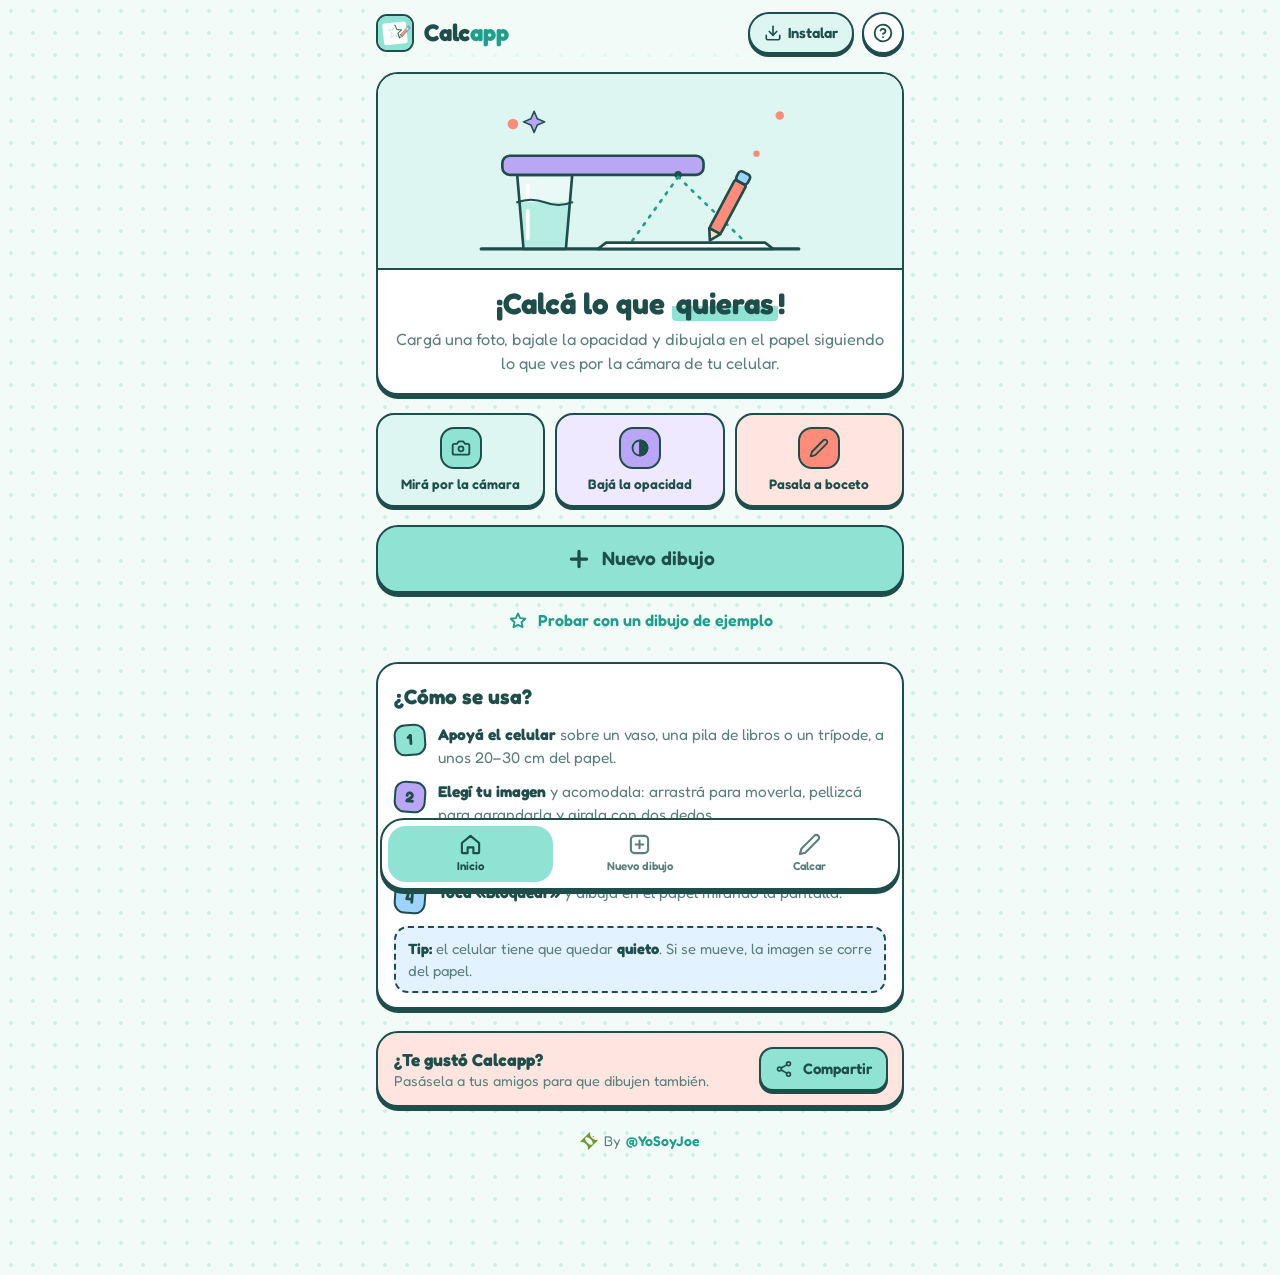
==== commit de6aa244: "Add files via upload" ====
--- a/index.html
+++ b/index.html
@@ -142,6 +142,14 @@
     <p class="tip"><strong>Tip:</strong> el celular tiene que quedar <strong>quieto</strong>. Si se mueve, la imagen se corre del papel.</p>
   </section>
 
+  <section class="share-card card">
+    <div class="share-text">
+      <strong>¿Te gustó Calcapp?</strong>
+      <span>Pasásela a tus amigos para que dibujen también.</span>
+    </div>
+    <button class="btn btn-primary btn-sm" data-share><svg viewBox="0 0 24 24"><circle cx="18" cy="5" r="2.6"/><circle cx="6" cy="12" r="2.6"/><circle cx="18" cy="19" r="2.6"/><path d="M8.3 10.7l7.3-4.2M8.3 13.3l7.3 4.2"/></svg>Compartir</button>
+  </section>
+
   <footer class="by">
     <svg viewBox="0 0 1111.08 1111.08" class="yosoyjoe-mark" aria-hidden="true"><use href="#yj"/></svg>
     By <a href="https://yosoyjoe.vercel.app/" target="_blank" rel="noopener noreferrer">@YoSoyJoe</a>
@@ -157,9 +165,6 @@
       </button>
       <button data-nav="trace">
         <svg viewBox="0 0 24 24"><path d="M17 3a2.85 2.83 0 1 1 4 4L7.5 20.5 2 22l1.5-5.5Z"/></svg><span>Calcar</span>
-      </button>
-      <button data-nav="help">
-        <svg viewBox="0 0 24 24"><circle cx="12" cy="12" r="10"/><path d="M9.09 9a3 3 0 0 1 5.83 1c0 2-3 3-3 3"/><line x1="12" y1="17" x2="12.01" y2="17"/></svg><span>Ayuda</span>
       </button>
     </div>
   </nav>
--- a/styles.css
+++ b/styles.css
@@ -463,3 +463,34 @@
 .modal .actions { display: grid; gap: 10px; margin-top: 16px; }
 .modal .btn { width: 100%; }
 .confirm-thumb { display: block; margin: 0 auto 12px; width: 96px; height: 96px; border-radius: 18px; border: 2.5px solid var(--ink); background: #fff; transform: rotate(-3deg); }
+
+/* foto de ejemplo en Ayuda (tipo polaroid) */
+.help-photo {
+  margin: 4px 4px 18px; padding: 8px 8px 10px;
+  background: #fff; border: var(--line); border-radius: 18px; box-shadow: var(--pop-sm);
+  transform: rotate(-1.5deg);
+}
+.help-photo-slot {
+  display: flex; align-items: center; justify-content: center;
+  min-height: 140px; border-radius: 12px; overflow: hidden; background: var(--aqua-soft);
+}
+.help-photo-slot img { display: block; width: 100%; height: auto; max-height: 320px; object-fit: cover; }
+.help-photo-slot.is-illus svg { width: 100%; height: auto; padding: 10px 8px 0; stroke: var(--ink); stroke-width: 2.5; }
+.help-photo figcaption { text-align: center; font-weight: 600; font-size: .9rem; margin-top: 8px; color: var(--ink); }
+
+/* compartir */
+.share-card {
+  display: flex; align-items: center; justify-content: space-between; gap: 12px;
+  padding: 14px 14px 14px 16px; margin: 22px 0 0; background: var(--coral-soft);
+}
+.share-text strong { display: block; font-size: 1.08rem; }
+.share-text span { color: var(--ink-soft); font-size: .9rem; line-height: 1.3; display: block; }
+.share-card .btn { flex-shrink: 0; }
+.btn-wa { background: #A6EBC0; color: var(--ink); }
+.btn-tg { background: var(--sky); color: var(--ink); }
+a.btn { text-decoration: none; }
+.share-link {
+  margin-top: 14px; padding: 10px 12px; border-radius: 12px;
+  border: 2px dashed var(--ink); background: var(--bg);
+  font-size: .9rem; font-weight: 500; word-break: break-all; user-select: all; -webkit-user-select: all;
+}
